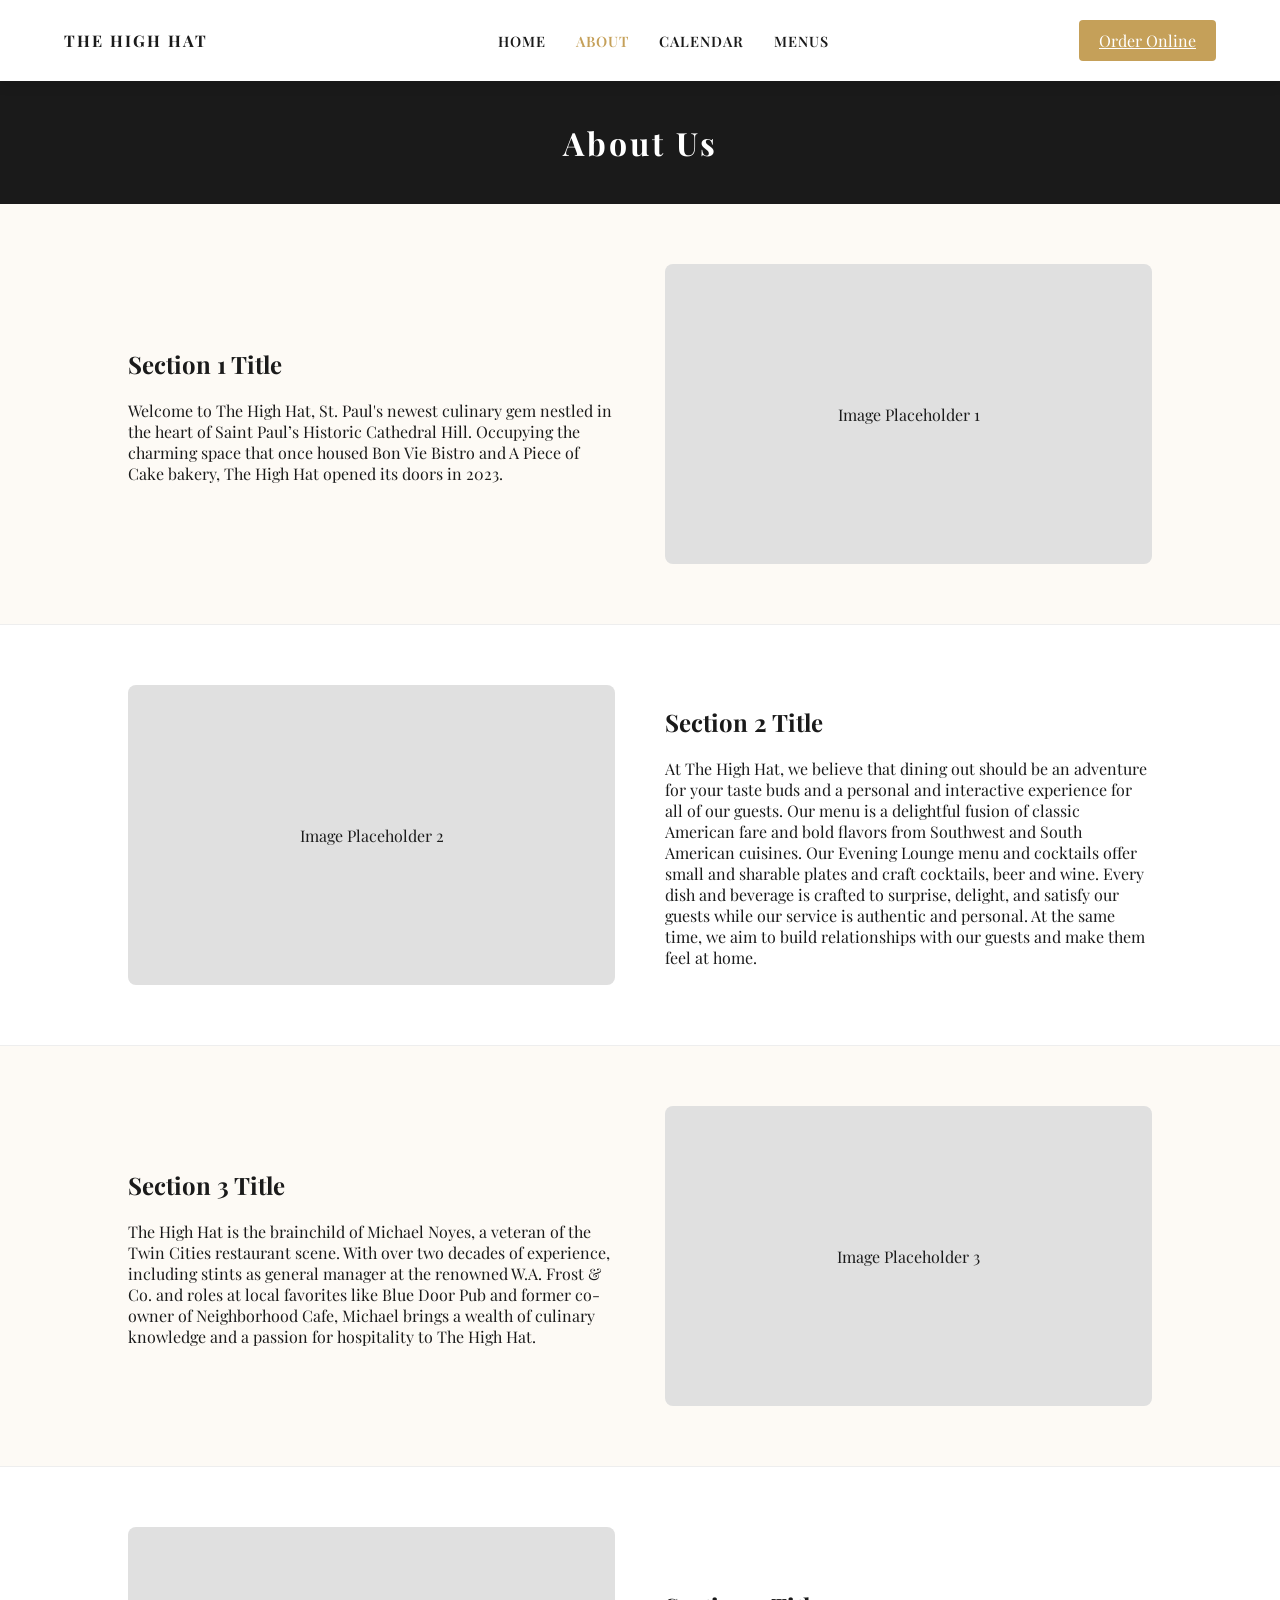
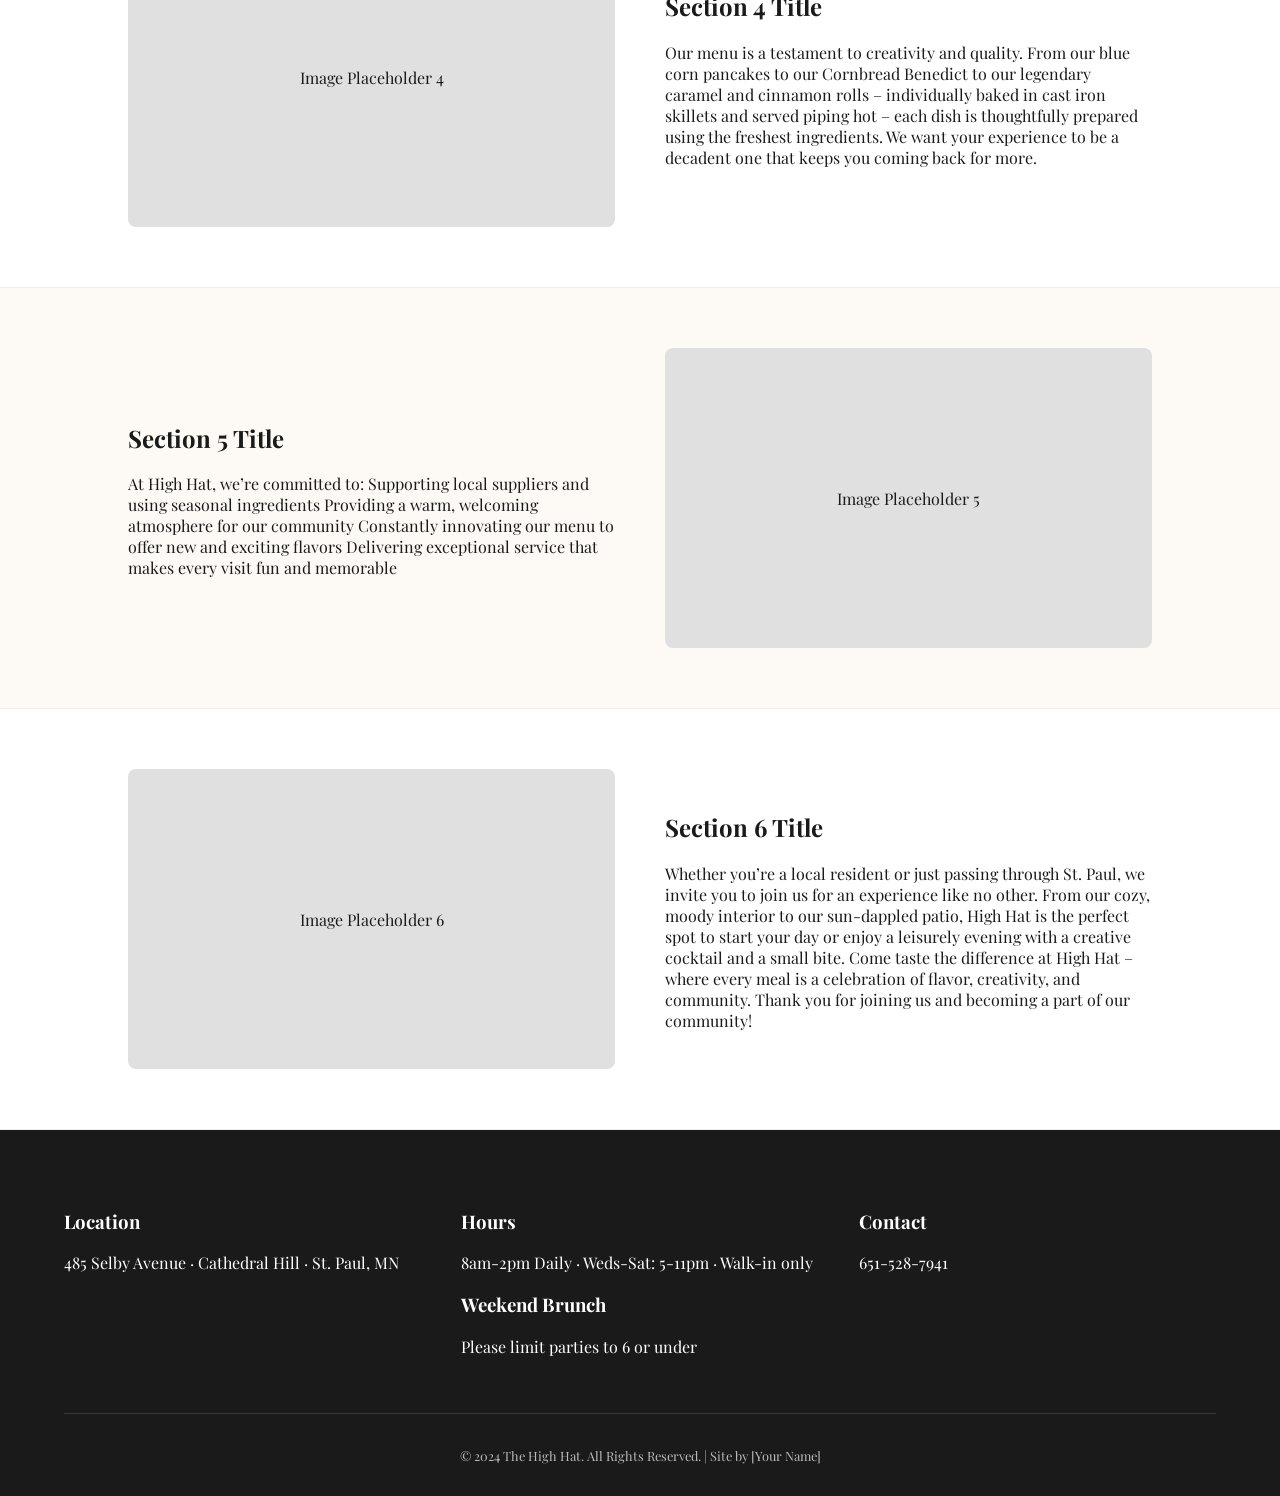
==== about.html @ 168099c6 "Small updates. NOTE: Changes may take time to go live." ====
<!DOCTYPE html>
<html lang="en">
<head>
    <meta charset="UTF-8">
    <meta name="viewport" content="width=device-width, initial-scale=1.0">
    <title>About | The High Hat St. Paul</title>
    <link href="https://fonts.googleapis.com/css2?family=Playfair+Display:wght@700&family=Raleway:wght@400;600&display=swap" rel="stylesheet">
    <link rel="stylesheet" href="style.css">
    <style>
        /* Specific styles for the About Page sections */
        .about-section {
            padding: 60px 10%;
            display: flex;
            align-items: center;
            gap: 50px;
            border-bottom: 1px solid #eee;
        }
        .about-section:nth-child(even) {
            flex-direction: row-reverse;
            background-color: #fff;
        }
        .about-text { flex: 1; }
        .about-image {
            flex: 1;
            background: #e0e0e0;
            height: 300px;
            display: flex;
            align-items: center;
            justify-content: center;
            border-radius: 8px;
        }
        @media (max-width: 768px) {
            .about-section { flex-direction: column !important; text-align: center; }
        }
    </style>
</head>
<body>

<nav>
    <div class="logo">
        <strong style="letter-spacing: 2px;">THE HIGH HAT</strong>
    </div>
    <ul class="nav-links">
        <li><a href="index.html">Home</a></li>
        <li><a href="about.html" style="color: var(--gold);">About</a></li>
        <li><a href="calendar.html">Calendar</a></li>
        <li><a href="menus.html">Menus</a></li>
    </ul>
    <div class="nav-socials">
        <a href="https://thehighhatmn.square.site/" class="order-btn">Order Online</a>
    </div>
</nav>

<div style="background: var(--charcoal); color: white; padding: 40px 0; text-align: center;">
    <h1 style="margin: 0; letter-spacing: 3px;">About Us</h1>
</div>

<main>
    <section class="about-section">
        <div class="about-text">
            <h2>Section 1 Title</h2>
            <p>Welcome to The High Hat, St. Paul's newest culinary gem nestled in the heart of Saint Paul’s Historic Cathedral Hill. Occupying the charming space that once housed Bon Vie Bistro and A Piece of Cake bakery, The High Hat opened its doors in 2023.
            </p>
        </div>
        <div class="about-image">Image Placeholder 1</div>
    </section>

    <section class="about-section">
        <div class="about-text">
            <h2>Section 2 Title</h2>
            <p>At The High Hat, we believe that dining out should be an adventure for your taste buds and a personal and interactive experience for all of our guests. Our menu is a delightful fusion of classic American fare and bold flavors from Southwest and South American cuisines. Our Evening Lounge menu and cocktails offer small and sharable plates and craft cocktails, beer and wine. Every dish and beverage is crafted to surprise, delight, and satisfy our guests while our service is authentic and personal. At the same time, we aim to build relationships with our guests and make them feel at home.
            </p>
        </div>
        <div class="about-image">Image Placeholder 2</div>
    </section>

    <section class="about-section">
        <div class="about-text">
            <h2>Section 3 Title</h2>
            <p>The High Hat is the brainchild of Michael Noyes, a veteran of the Twin Cities restaurant scene. With over two decades of experience, including stints as general manager at the renowned W.A. Frost & Co. and roles at local favorites like Blue Door Pub and former co-owner of Neighborhood Cafe, Michael brings a wealth of culinary knowledge and a passion for hospitality to The High Hat.
            </p>
        </div>
        <div class="about-image">Image Placeholder 3</div>
    </section>

    <section class="about-section">
        <div class="about-text">
            <h2>Section 4 Title</h2>
            <p>Our menu is a testament to creativity and quality. From our blue corn pancakes to our Cornbread Benedict to our legendary caramel and cinnamon rolls – individually baked in cast iron skillets and served piping hot – each dish is thoughtfully prepared using the freshest ingredients. We want your experience to be a decadent one that keeps you coming back for more.
            </p>
        </div>
        <div class="about-image">Image Placeholder 4</div>
    </section>

    <section class="about-section">
        <div class="about-text">
            <h2>Section 5 Title</h2>
            <p>At High Hat, we’re committed to:

                Supporting local suppliers and using seasonal ingredients
                Providing a warm, welcoming atmosphere for our community
                Constantly innovating our menu to offer new and exciting flavors
                Delivering exceptional service that makes every visit fun and memorable
            </p>
        </div>
        <div class="about-image">Image Placeholder 5</div>
    </section>

    <section class="about-section">
        <div class="about-text">
            <h2>Section 6 Title</h2>
            <p>Whether you’re a local resident or just passing through St. Paul, we invite you to join us for an experience like no other. From our cozy, moody interior to our sun-dappled patio, High Hat is the perfect spot to start your day or enjoy a leisurely evening with a creative cocktail and a small bite.

                Come taste the difference at High Hat – where every meal is a celebration of flavor, creativity, and community.

                Thank you for joining us and becoming a part of our community!
            </p>
        </div>
        <div class="about-image">Image Placeholder 6</div>
    </section>
</main>

<footer>
    <div class="footer-content">
        <div>
            <h3>Location</h3>
            <p>485 Selby Avenue · Cathedral Hill · St. Paul, MN</p>
        </div>
        <div>
            <h3>Hours</h3>
            <p>8am-2pm Daily  ·  Weds-Sat: 5-11pm  ·  Walk-in only</p>
            <h3>Weekend Brunch</h3>
            <p>Please limit parties to 6 or under</p>
        </div>
        <div>
            <h3>Contact</h3>
            <p>651-528-7941</p>
        </div>
    </div>
    <div class="footer-bottom">
        <p>&copy; 2024 The High Hat. All Rights Reserved. | Site by [Your Name]</p>
    </div>
</footer>

</body>
</html>
---- style.css ----
/* Global Variables */
:root {
    --gold: #c5a059;
    --charcoal: #1a1a1a;
    --cream: #fdfaf5;
    --white: #ffffff;
    --shadow: 0 4px 12px rgba(0,0,0,0.1);
}

* { box-sizing: border-box; }

body {
    margin: 0;
    font-family: 'Playfair Display', serif; /* We'll add this font next */
    background-color: var(--cream);
    color: var(--charcoal);
}

/* Navigation */
nav {
    display: flex;
    justify-content: space-between;
    align-items: center;
    padding: 20px 5%;
    background: var(--white);
    position: sticky;
    top: 0;
    z-index: 1000;
    box-shadow: var(--shadow);
}

.nav-links {
    list-style: none;
    display: flex;
    gap: 30px;
    margin: 0;
}

.nav-links a {
    text-decoration: none;
    color: var(--charcoal);
    font-weight: 600;
    text-transform: uppercase;
    font-size: 0.9rem;
    letter-spacing: 1px;
    transition: 0.3s;
}

.nav-links a:hover { color: var(--gold); }

.nav-socials {
    display: flex;
    gap: 15px;
    align-items: center;
}

.order-btn {
    background: var(--gold);
    color: white !important;
    padding: 10px 20px;
    border-radius: 4px;
}

/* Footer */
footer {
    background: var(--charcoal);
    color: var(--white);
    padding: 60px 5% 20px;
    text-align: center;
}

.footer-content {
    display: grid;
    grid-template-columns: repeat(auto-fit, minmax(250px, 1fr));
    gap: 40px;
    margin-bottom: 40px;
    text-align: left;
}

.footer-bottom {
    border-top: 1px solid #444;
    padding-top: 20px;
    font-size: 0.8rem;
    opacity: 0.7;
}

/* Mobile Responsiveness */
@media (max-width: 768px) {
    .nav-links { display: none; } /* We will add a mobile 'hamburger' menu later */
    .hero-text h1 { font-size: 2.5rem; }
}
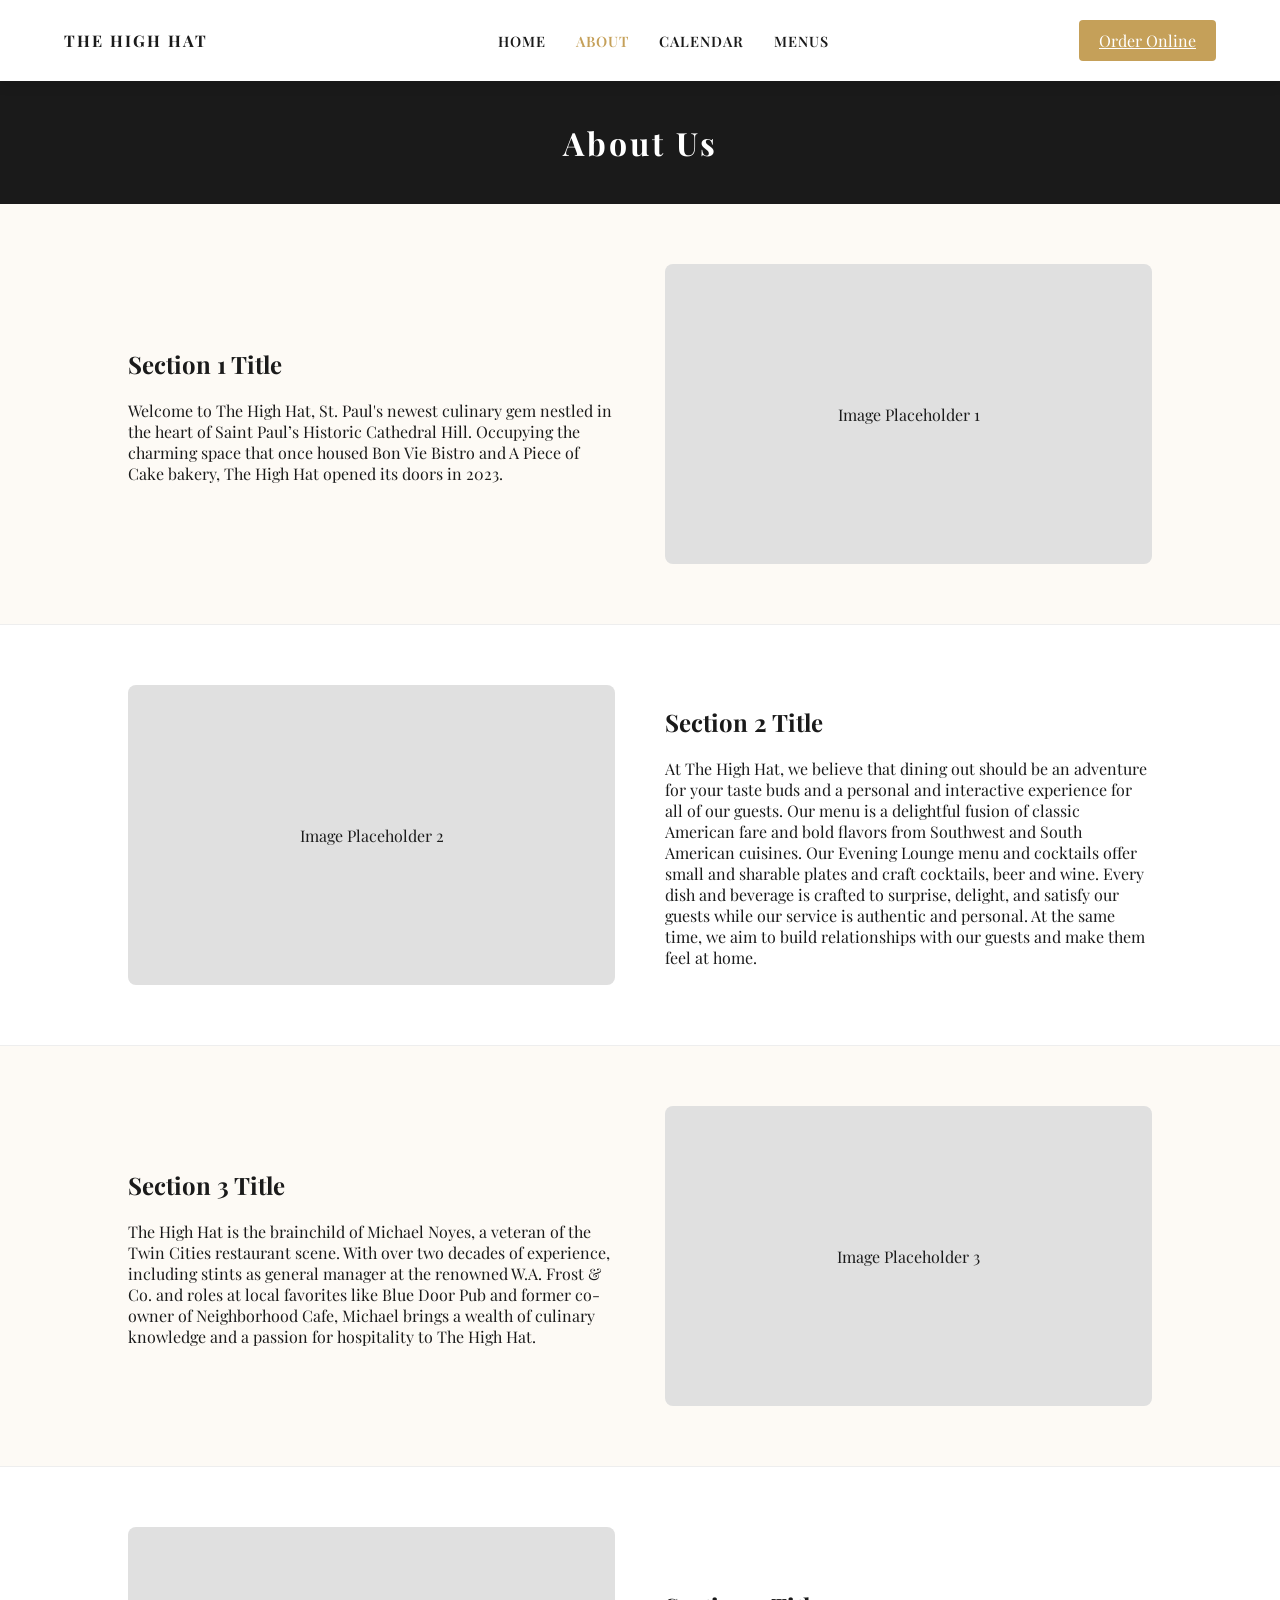
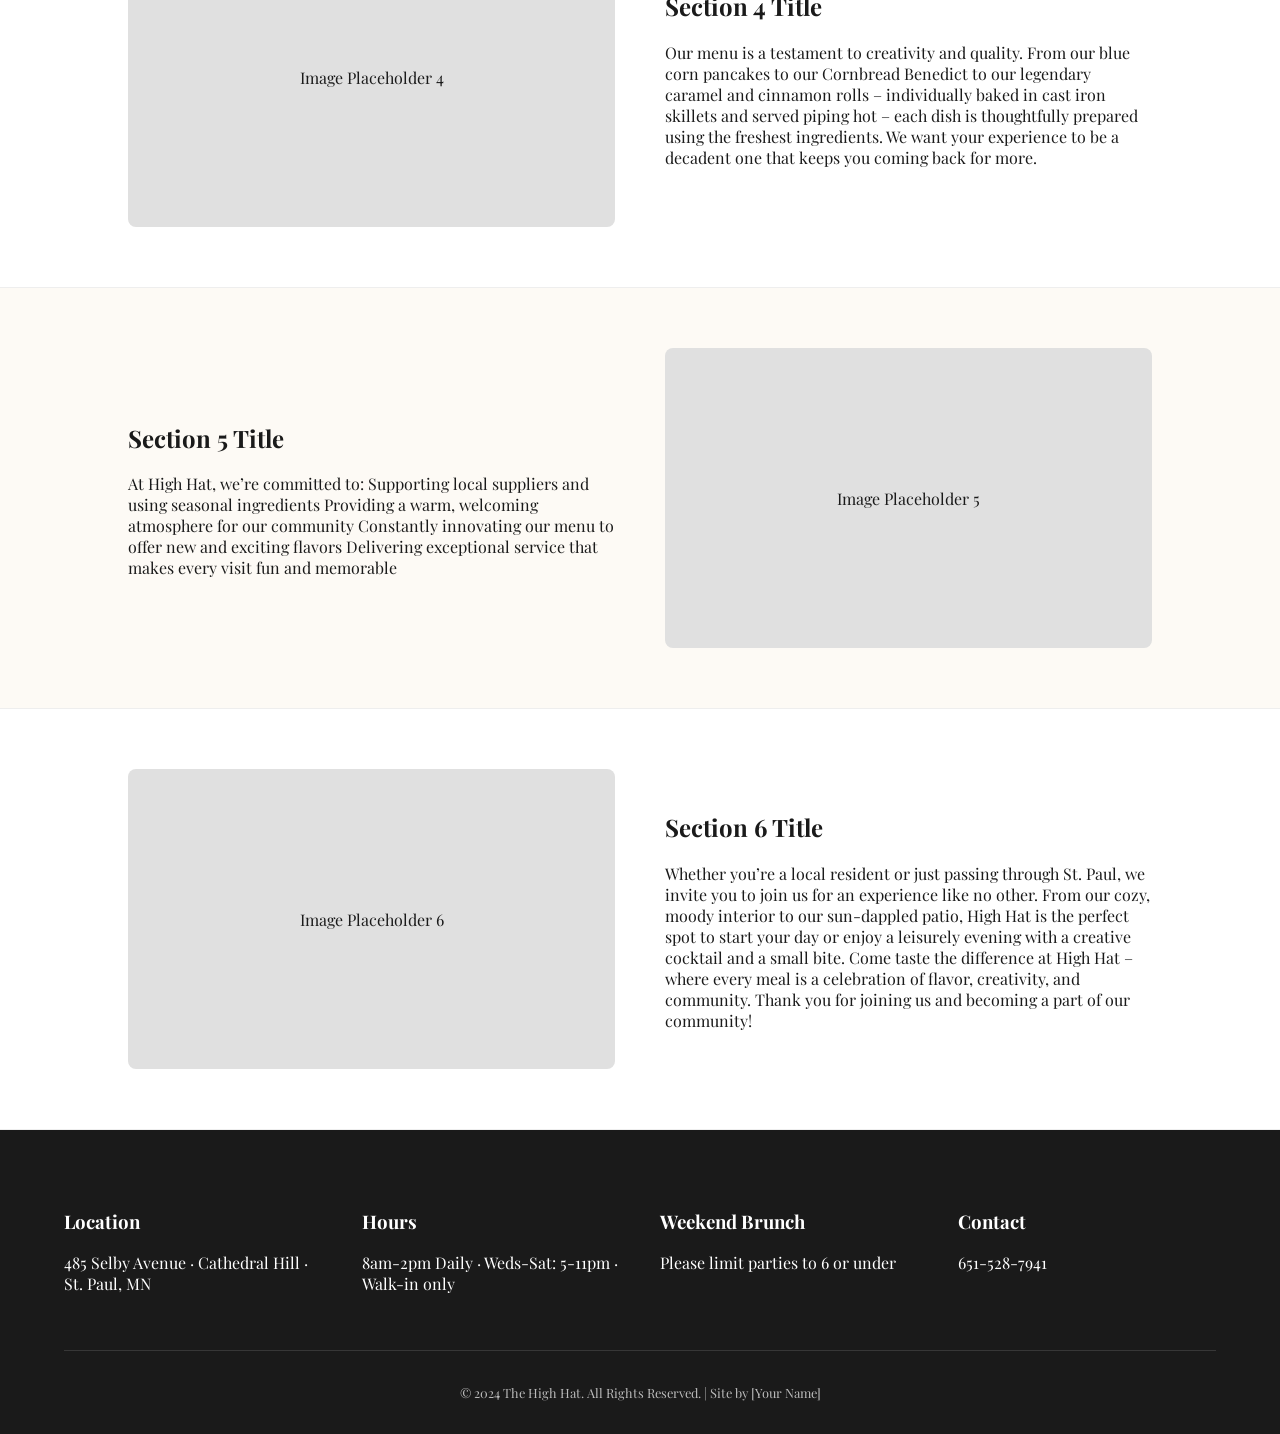
==== commit e2e7e567: "Minor changes to About and Home pages" ====
--- a/about.html
+++ b/about.html
@@ -129,9 +129,8 @@
         <div>
             <h3>Hours</h3>
             <p>8am-2pm Daily  ·  Weds-Sat: 5-11pm  ·  Walk-in only</p>
-            <h3>Weekend Brunch</h3>
-            <p>Please limit parties to 6 or under</p>
         </div>
+        <div><h3>Weekend Brunch</h3><p>Please limit parties to 6 or under</p></div>
         <div>
             <h3>Contact</h3>
             <p>651-528-7941</p>
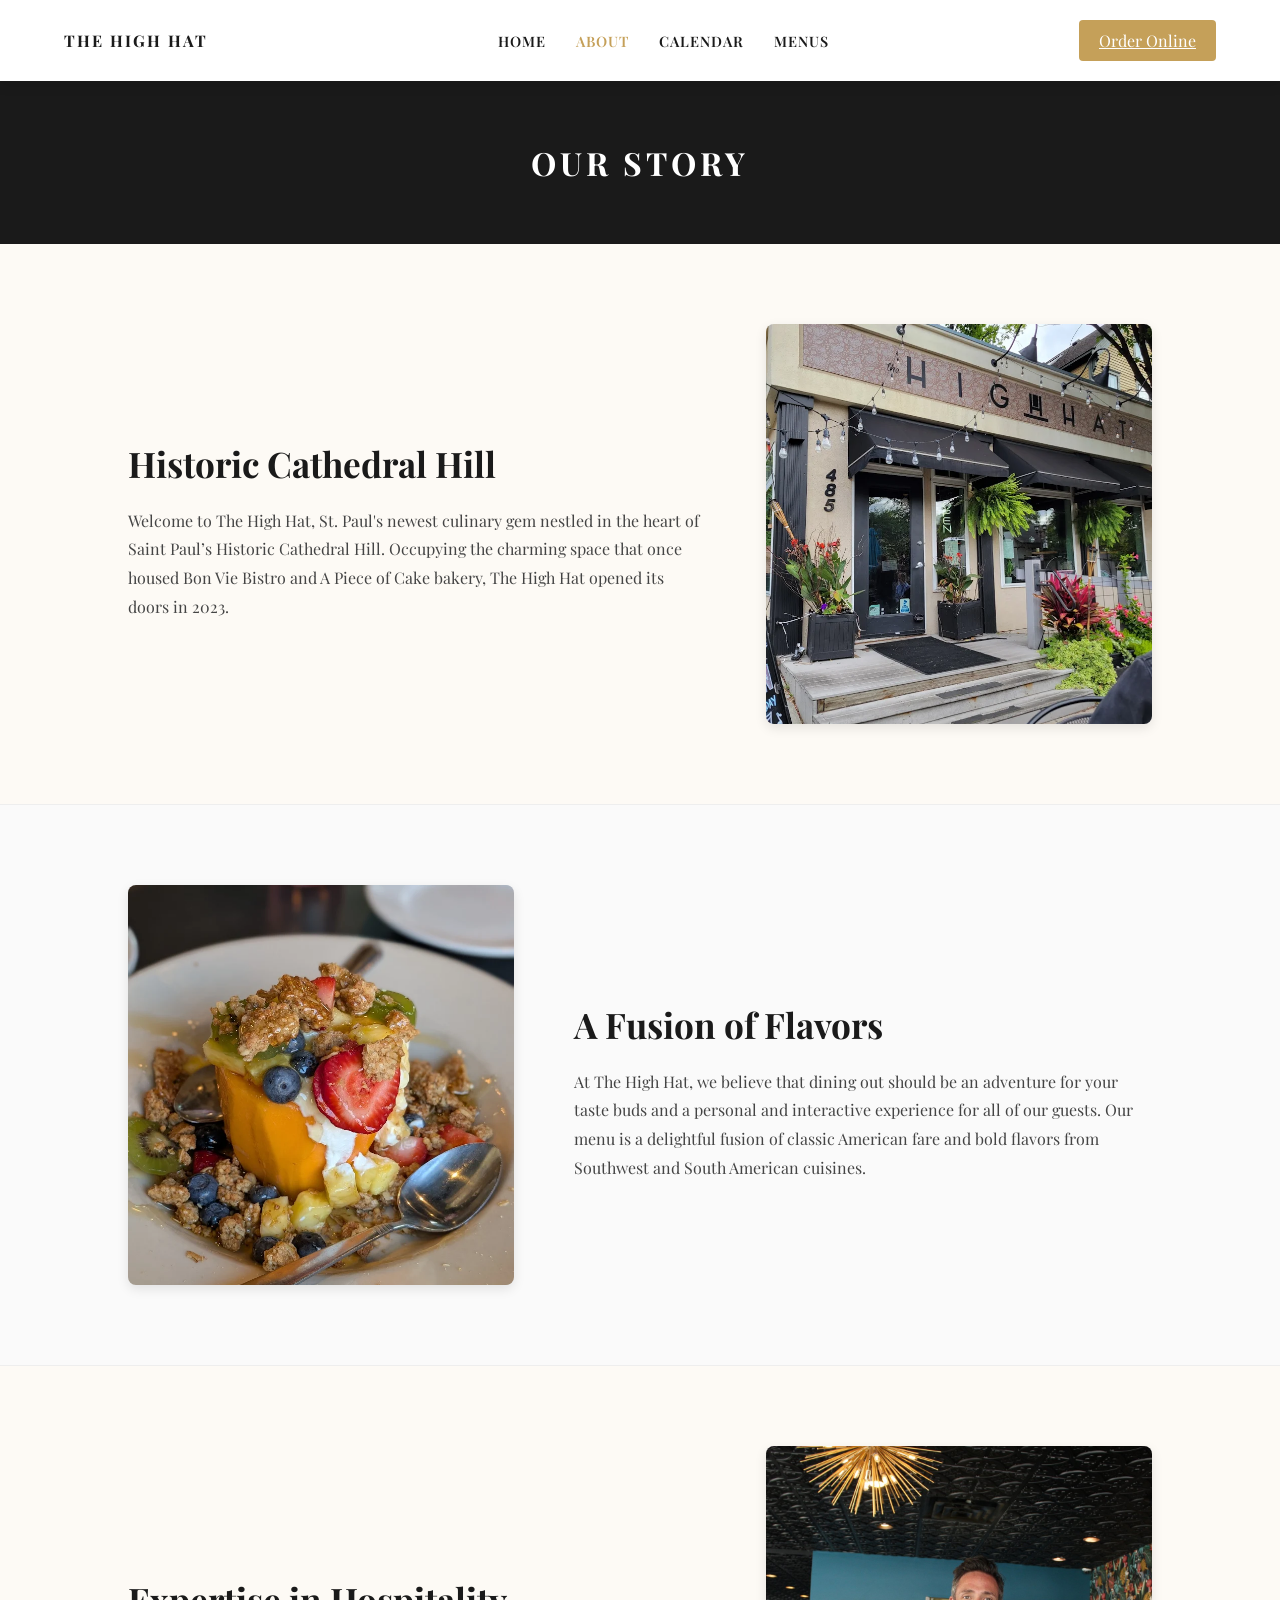
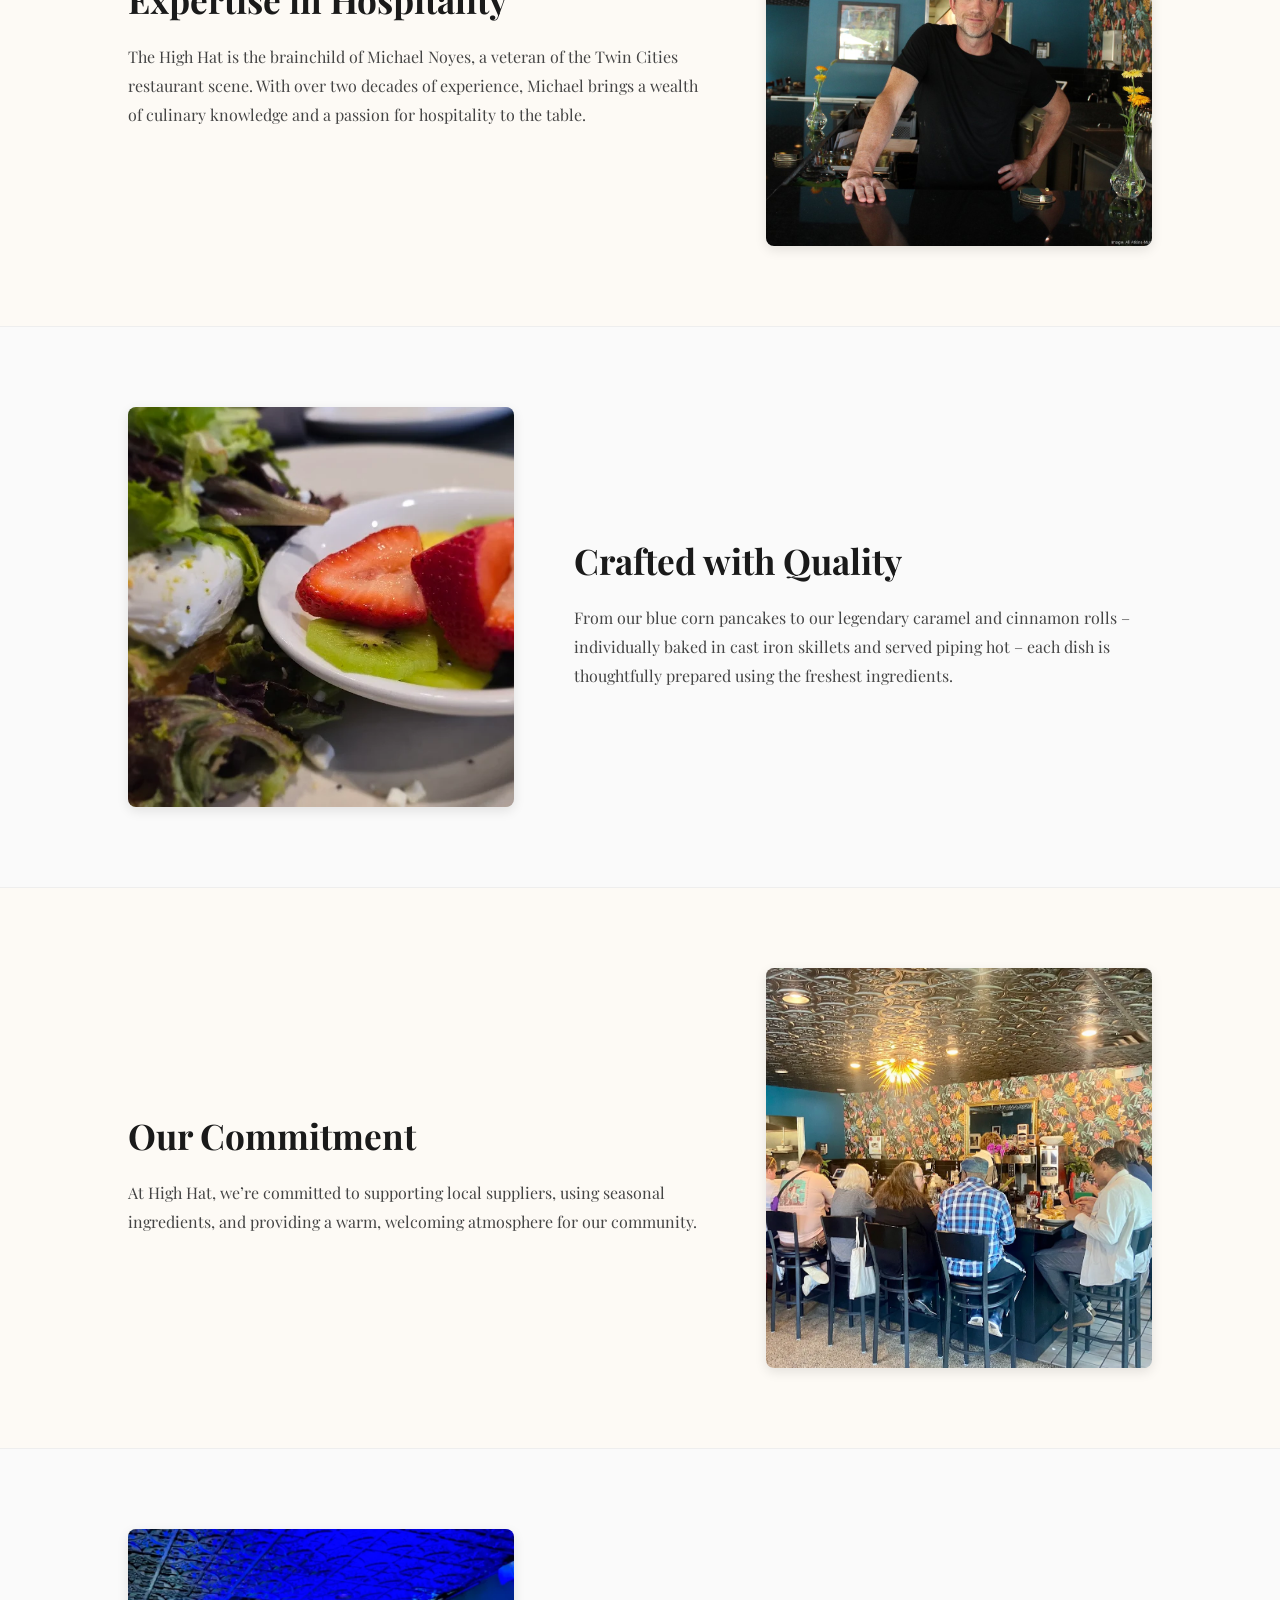
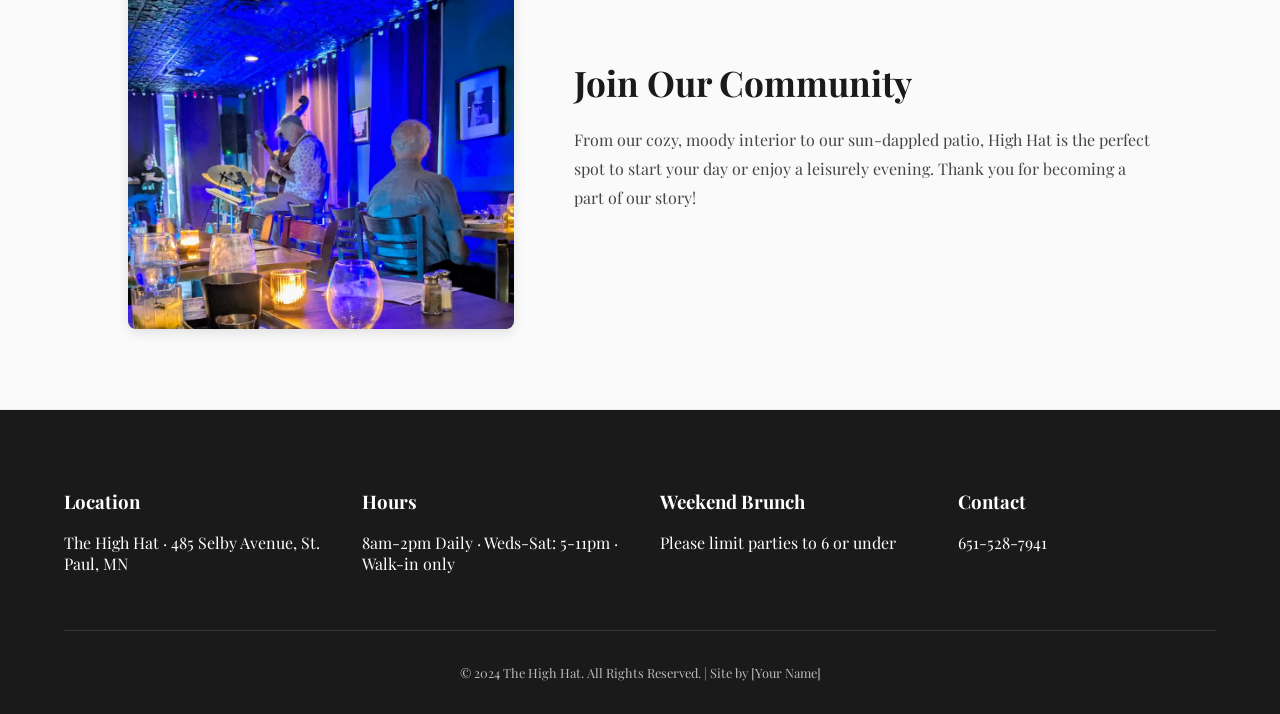
==== commit 6efb8e2f: "Updated the About page with images and brought those images into the assets > images subfolder in th" ====
--- a/about.html
+++ b/about.html
@@ -7,39 +7,51 @@
     <link href="https://fonts.googleapis.com/css2?family=Playfair+Display:wght@700&family=Raleway:wght@400;600&display=swap" rel="stylesheet">
     <link rel="stylesheet" href="style.css">
     <style>
-        /* Specific styles for the About Page sections */
         .about-section {
-            padding: 60px 10%;
+            padding: 80px 10%;
             display: flex;
             align-items: center;
-            gap: 50px;
+            gap: 60px;
             border-bottom: 1px solid #eee;
         }
         .about-section:nth-child(even) {
             flex-direction: row-reverse;
-            background-color: #fff;
+            background-color: #fafafa;
         }
-        .about-text { flex: 1; }
-        .about-image {
-            flex: 1;
-            background: #e0e0e0;
-            height: 300px;
-            display: flex;
-            align-items: center;
-            justify-content: center;
+        .about-text { flex: 1.2; }
+        .about-text h2 {
+            font-family: 'Playfair Display', serif;
+            font-size: 2.2rem;
+            margin-bottom: 20px;
+            color: var(--charcoal);
+        }
+        .about-text p { line-height: 1.8; color: #444; }
+
+        .about-image-container {
+            flex: 0.8;
+            height: 400px;
             border-radius: 8px;
+            overflow: hidden;
+            box-shadow: var(--shadow);
+            background: #eee;
         }
-        @media (max-width: 768px) {
-            .about-section { flex-direction: column !important; text-align: center; }
+        .about-image-container img {
+            width: 100%;
+            height: 100%;
+            object-fit: cover;
+            display: block;
+        }
+
+        @media (max-width: 992px) {
+            .about-section { flex-direction: column !important; text-align: center; padding: 60px 5%; }
+            .about-image-container { width: 100%; height: 300px; }
         }
     </style>
 </head>
 <body>
 
 <nav>
-    <div class="logo">
-        <strong style="letter-spacing: 2px;">THE HIGH HAT</strong>
-    </div>
+    <div class="logo"><strong style="letter-spacing: 2px;">THE HIGH HAT</strong></div>
     <ul class="nav-links">
         <li><a href="index.html">Home</a></li>
         <li><a href="about.html" style="color: var(--gold);">About</a></li>
@@ -51,90 +63,78 @@
     </div>
 </nav>
 
-<div style="background: var(--charcoal); color: white; padding: 40px 0; text-align: center;">
-    <h1 style="margin: 0; letter-spacing: 3px;">About Us</h1>
+<div style="background: var(--charcoal); color: white; padding: 60px 0; text-align: center;">
+    <h1 style="margin: 0; letter-spacing: 4px; text-transform: uppercase;">Our Story</h1>
 </div>
 
 <main>
     <section class="about-section">
         <div class="about-text">
-            <h2>Section 1 Title</h2>
-            <p>Welcome to The High Hat, St. Paul's newest culinary gem nestled in the heart of Saint Paul’s Historic Cathedral Hill. Occupying the charming space that once housed Bon Vie Bistro and A Piece of Cake bakery, The High Hat opened its doors in 2023.
-            </p>
+            <h2>Historic Cathedral Hill</h2>
+            <p>Welcome to The High Hat, St. Paul's newest culinary gem nestled in the heart of Saint Paul’s Historic Cathedral Hill. Occupying the charming space that once housed Bon Vie Bistro and A Piece of Cake bakery, The High Hat opened its doors in 2023.</p>
         </div>
-        <div class="about-image">Image Placeholder 1</div>
+        <div class="about-image-container">
+            <img src="assets/images/Section1Image.jpg" alt="The High Hat Exterior">
+        </div>
     </section>
 
     <section class="about-section">
         <div class="about-text">
-            <h2>Section 2 Title</h2>
-            <p>At The High Hat, we believe that dining out should be an adventure for your taste buds and a personal and interactive experience for all of our guests. Our menu is a delightful fusion of classic American fare and bold flavors from Southwest and South American cuisines. Our Evening Lounge menu and cocktails offer small and sharable plates and craft cocktails, beer and wine. Every dish and beverage is crafted to surprise, delight, and satisfy our guests while our service is authentic and personal. At the same time, we aim to build relationships with our guests and make them feel at home.
-            </p>
+            <h2>A Fusion of Flavors</h2>
+            <p>At The High Hat, we believe that dining out should be an adventure for your taste buds and a personal and interactive experience for all of our guests. Our menu is a delightful fusion of classic American fare and bold flavors from Southwest and South American cuisines.</p>
         </div>
-        <div class="about-image">Image Placeholder 2</div>
+        <div class="about-image-container">
+            <img src="assets/images/Section2Image.jpg" alt="Fusion Cuisine">
+        </div>
     </section>
 
     <section class="about-section">
         <div class="about-text">
-            <h2>Section 3 Title</h2>
-            <p>The High Hat is the brainchild of Michael Noyes, a veteran of the Twin Cities restaurant scene. With over two decades of experience, including stints as general manager at the renowned W.A. Frost & Co. and roles at local favorites like Blue Door Pub and former co-owner of Neighborhood Cafe, Michael brings a wealth of culinary knowledge and a passion for hospitality to The High Hat.
-            </p>
+            <h2>Expertise in Hospitality</h2>
+            <p>The High Hat is the brainchild of Michael Noyes, a veteran of the Twin Cities restaurant scene. With over two decades of experience, Michael brings a wealth of culinary knowledge and a passion for hospitality to the table.</p>
         </div>
-        <div class="about-image">Image Placeholder 3</div>
+        <div class="about-image-container">
+            <img src="assets/images/Section3Image.jpg" alt="Hospitality">
+        </div>
     </section>
 
     <section class="about-section">
         <div class="about-text">
-            <h2>Section 4 Title</h2>
-            <p>Our menu is a testament to creativity and quality. From our blue corn pancakes to our Cornbread Benedict to our legendary caramel and cinnamon rolls – individually baked in cast iron skillets and served piping hot – each dish is thoughtfully prepared using the freshest ingredients. We want your experience to be a decadent one that keeps you coming back for more.
-            </p>
+            <h2>Crafted with Quality</h2>
+            <p>From our blue corn pancakes to our legendary caramel and cinnamon rolls – individually baked in cast iron skillets and served piping hot – each dish is thoughtfully prepared using the freshest ingredients.</p>
         </div>
-        <div class="about-image">Image Placeholder 4</div>
+        <div class="about-image-container">
+            <img src="assets/images/Section4Image.jpg" alt="Cast Iron Rolls">
+        </div>
     </section>
 
     <section class="about-section">
         <div class="about-text">
-            <h2>Section 5 Title</h2>
-            <p>At High Hat, we’re committed to:
-
-                Supporting local suppliers and using seasonal ingredients
-                Providing a warm, welcoming atmosphere for our community
-                Constantly innovating our menu to offer new and exciting flavors
-                Delivering exceptional service that makes every visit fun and memorable
-            </p>
+            <h2>Our Commitment</h2>
+            <p>At High Hat, we’re committed to supporting local suppliers, using seasonal ingredients, and providing a warm, welcoming atmosphere for our community.</p>
         </div>
-        <div class="about-image">Image Placeholder 5</div>
+        <div class="about-image-container">
+            <img src="assets/images/Section5Image.jpg" alt="Community">
+        </div>
     </section>
 
     <section class="about-section">
         <div class="about-text">
-            <h2>Section 6 Title</h2>
-            <p>Whether you’re a local resident or just passing through St. Paul, we invite you to join us for an experience like no other. From our cozy, moody interior to our sun-dappled patio, High Hat is the perfect spot to start your day or enjoy a leisurely evening with a creative cocktail and a small bite.
-
-                Come taste the difference at High Hat – where every meal is a celebration of flavor, creativity, and community.
-
-                Thank you for joining us and becoming a part of our community!
-            </p>
+            <h2>Join Our Community</h2>
+            <p>From our cozy, moody interior to our sun-dappled patio, High Hat is the perfect spot to start your day or enjoy a leisurely evening. Thank you for becoming a part of our story!</p>
         </div>
-        <div class="about-image">Image Placeholder 6</div>
+        <div class="about-image-container">
+            <img src="assets/images/Section6Image.jpg" alt="The High Hat Interior">
+        </div>
     </section>
 </main>
 
 <footer>
     <div class="footer-content">
-        <div>
-            <h3>Location</h3>
-            <p>485 Selby Avenue · Cathedral Hill · St. Paul, MN</p>
-        </div>
-        <div>
-            <h3>Hours</h3>
-            <p>8am-2pm Daily  ·  Weds-Sat: 5-11pm  ·  Walk-in only</p>
-        </div>
+        <div><h3>Location</h3><p>The High Hat · 485 Selby Avenue, St. Paul, MN</p></div>
+        <div><h3>Hours</h3><p>8am-2pm Daily  ·  Weds-Sat: 5-11pm  ·  Walk-in only</p></div>
         <div><h3>Weekend Brunch</h3><p>Please limit parties to 6 or under</p></div>
-        <div>
-            <h3>Contact</h3>
-            <p>651-528-7941</p>
-        </div>
+        <div><h3>Contact</h3><p>651-528-7941</p></div>
     </div>
     <div class="footer-bottom">
         <p>&copy; 2024 The High Hat. All Rights Reserved. | Site by [Your Name]</p>
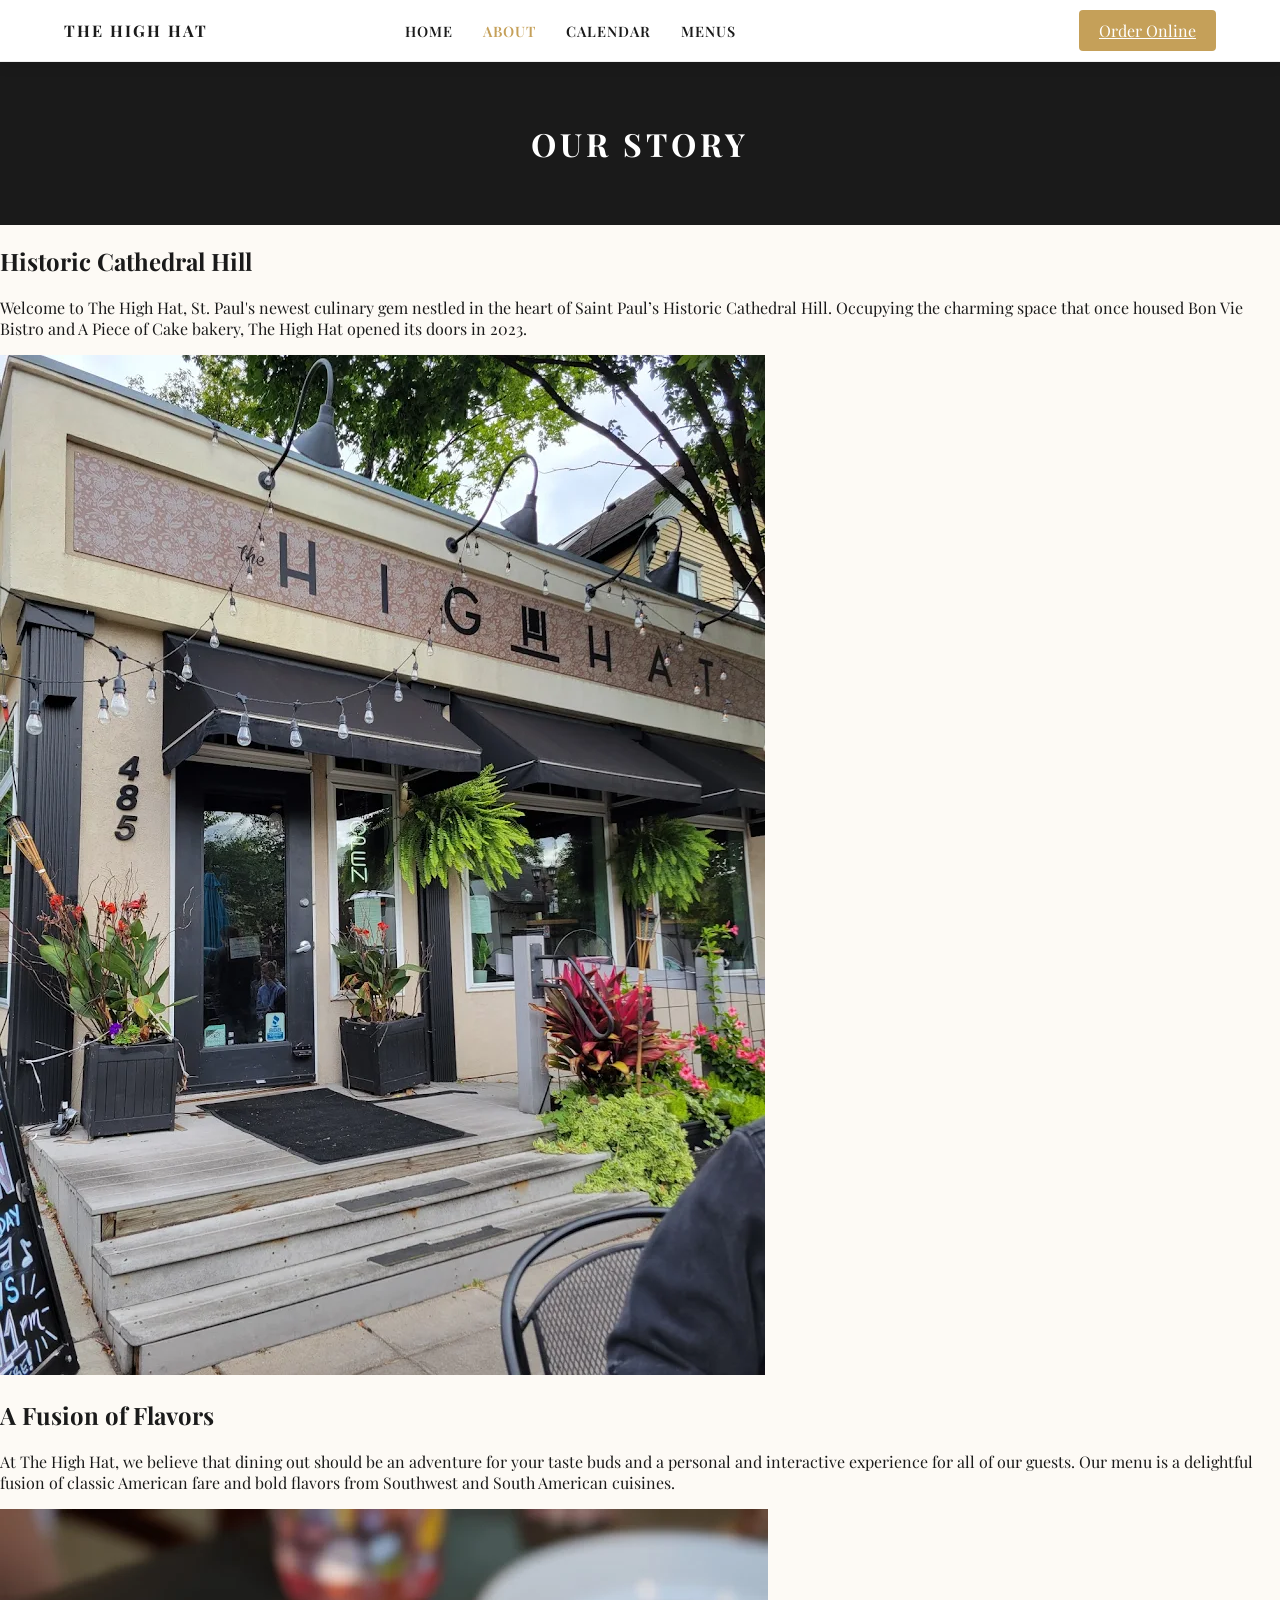
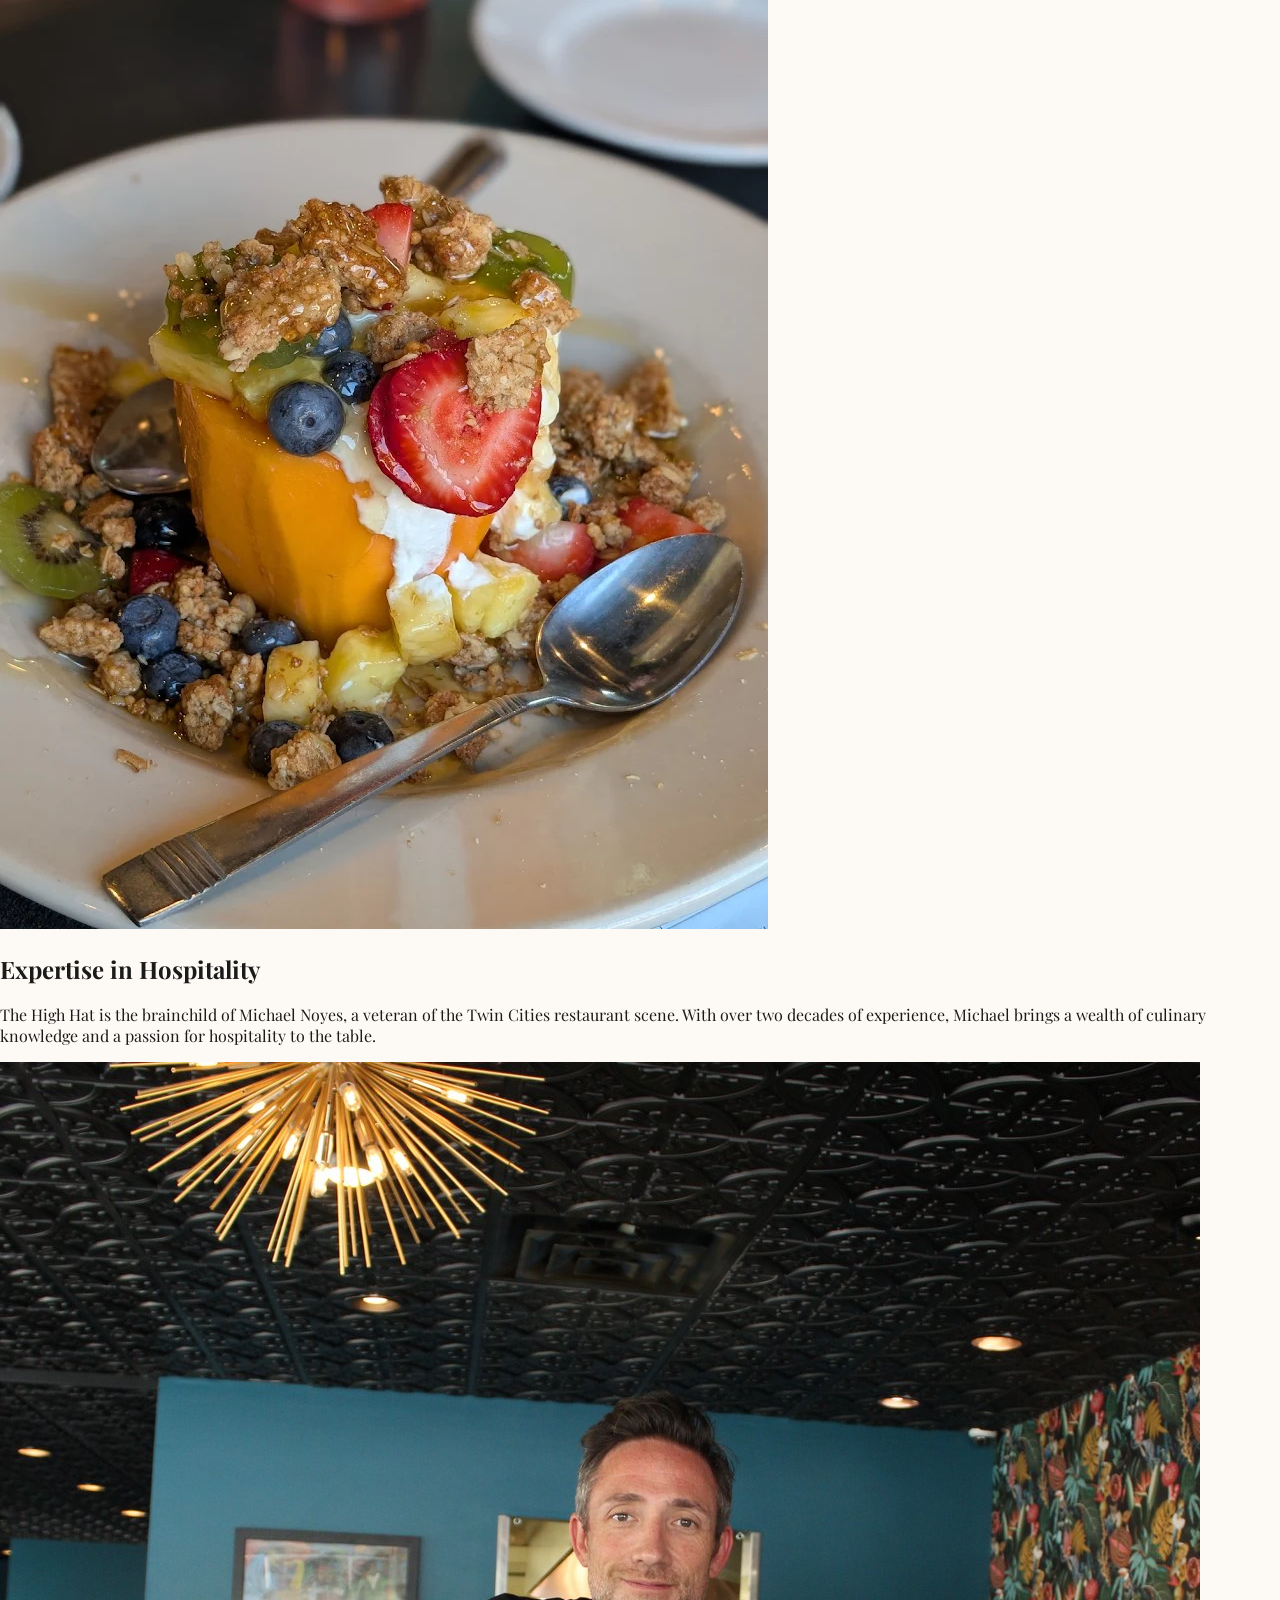
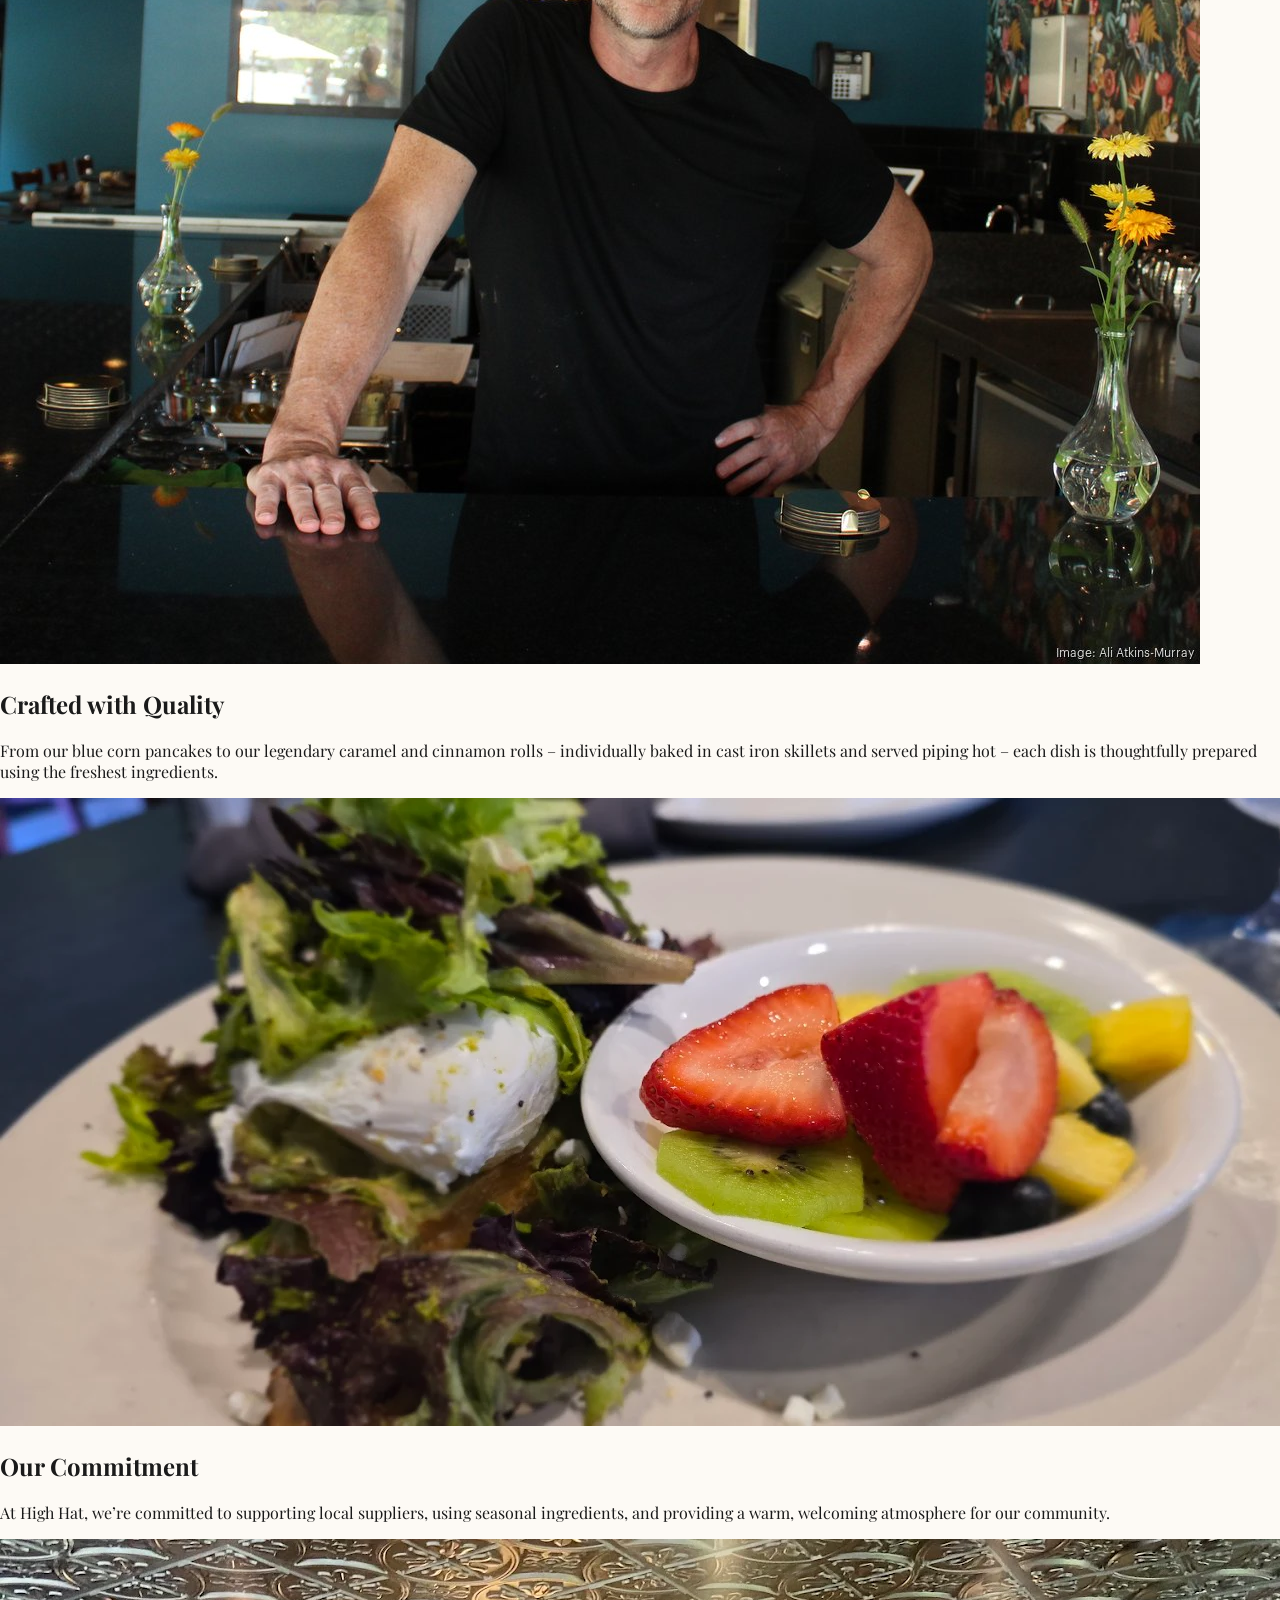
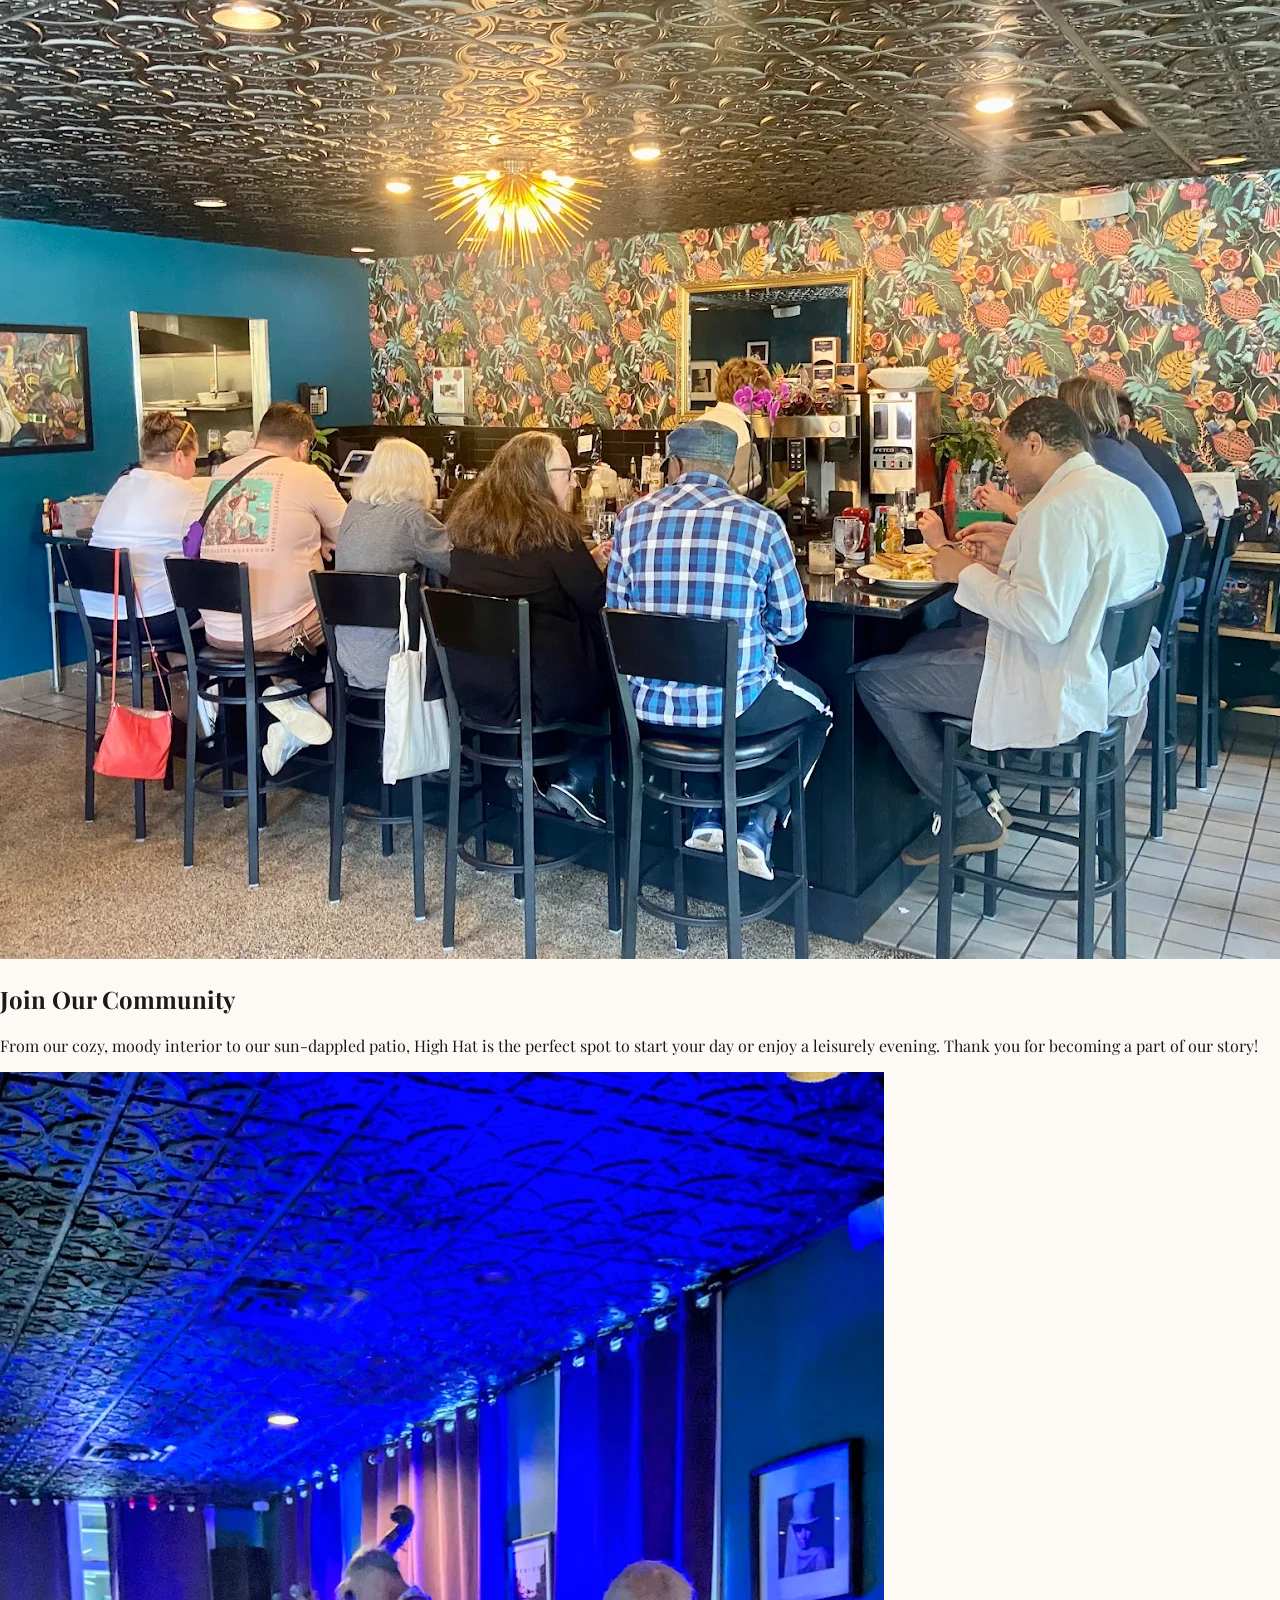
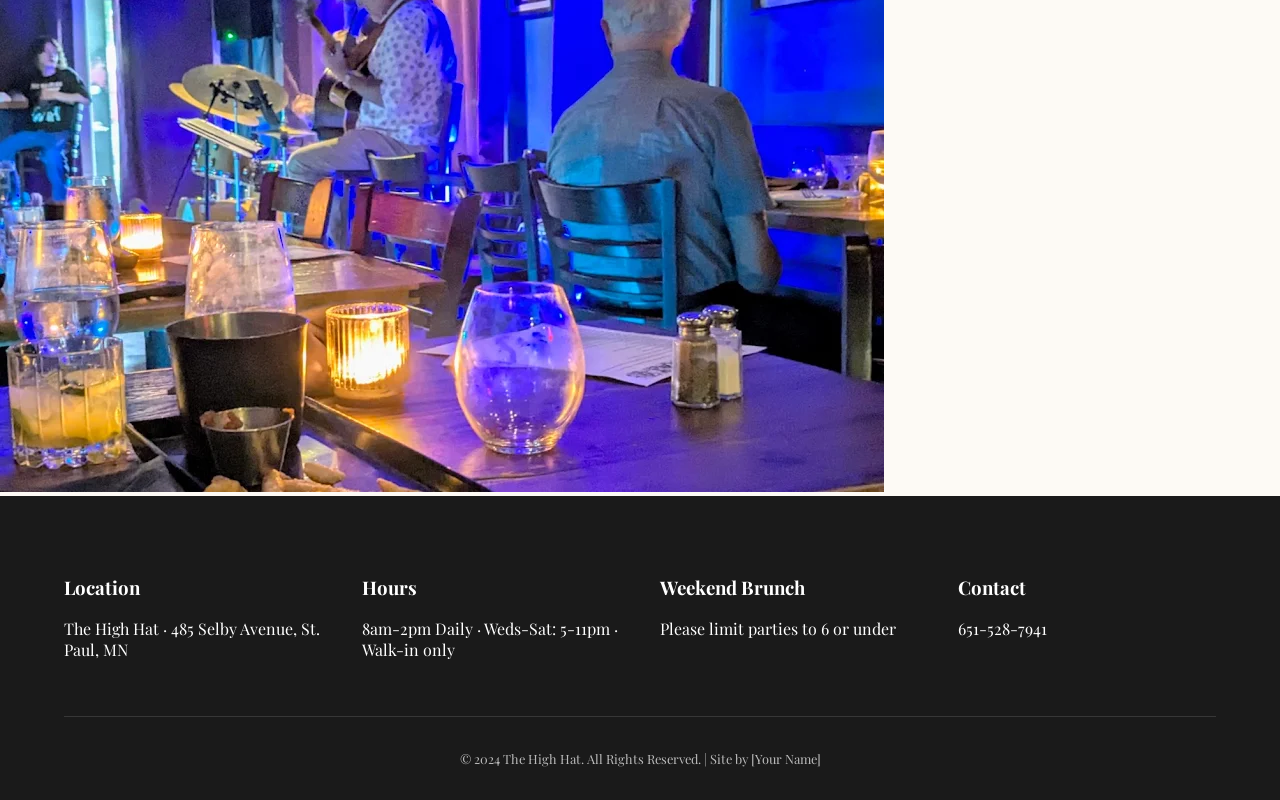
==== commit 7f298650: "Attempted header update for the About section." ====
--- a/about.html
+++ b/about.html
@@ -3,48 +3,79 @@
 <head>
     <meta charset="UTF-8">
     <meta name="viewport" content="width=device-width, initial-scale=1.0">
-    <title>About | The High Hat St. Paul</title>
+    <title>The High Hat | St. Paul, MN</title>
     <link href="https://fonts.googleapis.com/css2?family=Playfair+Display:wght@700&family=Raleway:wght@400;600&display=swap" rel="stylesheet">
     <link rel="stylesheet" href="style.css">
     <style>
-        .about-section {
-            padding: 80px 10%;
+        /* Header / Nav Adjustments */
+        nav {
             display: flex;
+            justify-content: space-between;
             align-items: center;
-            gap: 60px;
+            padding: 10px 5%;
+            background-color: white;
             border-bottom: 1px solid #eee;
         }
-        .about-section:nth-child(even) {
-            flex-direction: row-reverse;
-            background-color: #fafafa;
+
+        .logo-container {
+            flex: 1;
         }
-        .about-text { flex: 1.2; }
-        .about-text h2 {
-            font-family: 'Playfair Display', serif;
-            font-size: 2.2rem;
-            margin-bottom: 20px;
-            color: var(--charcoal);
-        }
-        .about-text p { line-height: 1.8; color: #444; }
 
-        .about-image-container {
-            flex: 0.8;
-            height: 400px;
-            border-radius: 8px;
-            overflow: hidden;
-            box-shadow: var(--shadow);
-            background: #eee;
-        }
-        .about-image-container img {
-            width: 100%;
-            height: 100%;
-            object-fit: cover;
+        .logo-img {
+            height: 60px; /* Adjust this to make the logo larger or smaller in the bar */
+            width: auto;
             display: block;
         }
 
-        @media (max-width: 992px) {
-            .about-section { flex-direction: column !important; text-align: center; padding: 60px 5%; }
-            .about-image-container { width: 100%; height: 300px; }
+        .nav-links {
+            flex: 2;
+            display: flex;
+            justify-content: center;
+            gap: 30px;
+            list-style: none;
+        }
+
+        .nav-socials {
+            flex: 1;
+            display: flex;
+            justify-content: flex-end;
+        }
+
+        /* Hero Section - Now clean and focused on the buttons */
+        .hero-section {
+            height: 60vh;
+            background: #1a1a1a; /* Dark sophisticated background */
+            display: flex;
+            flex-direction: column;
+            justify-content: center;
+            align-items: center;
+            color: white;
+            text-align: center;
+        }
+
+        .hero-buttons {
+            display: flex;
+            gap: 20px;
+            margin-top: 30px;
+        }
+
+        .btn-main {
+            padding: 15px 30px;
+            text-decoration: none;
+            font-weight: 600;
+            text-transform: uppercase;
+            letter-spacing: 1px;
+            border-radius: 4px;
+            transition: 0.3s;
+        }
+
+        .btn-gold { background: var(--gold); color: white; }
+        .btn-outline { border: 2px solid white; color: white; }
+        .btn-main:hover { transform: translateY(-3px); opacity: 0.9; }
+
+        @media (max-width: 768px) {
+            nav { flex-direction: column; gap: 15px; }
+            .logo-img { height: 50px; }
         }
     </style>
 </head>
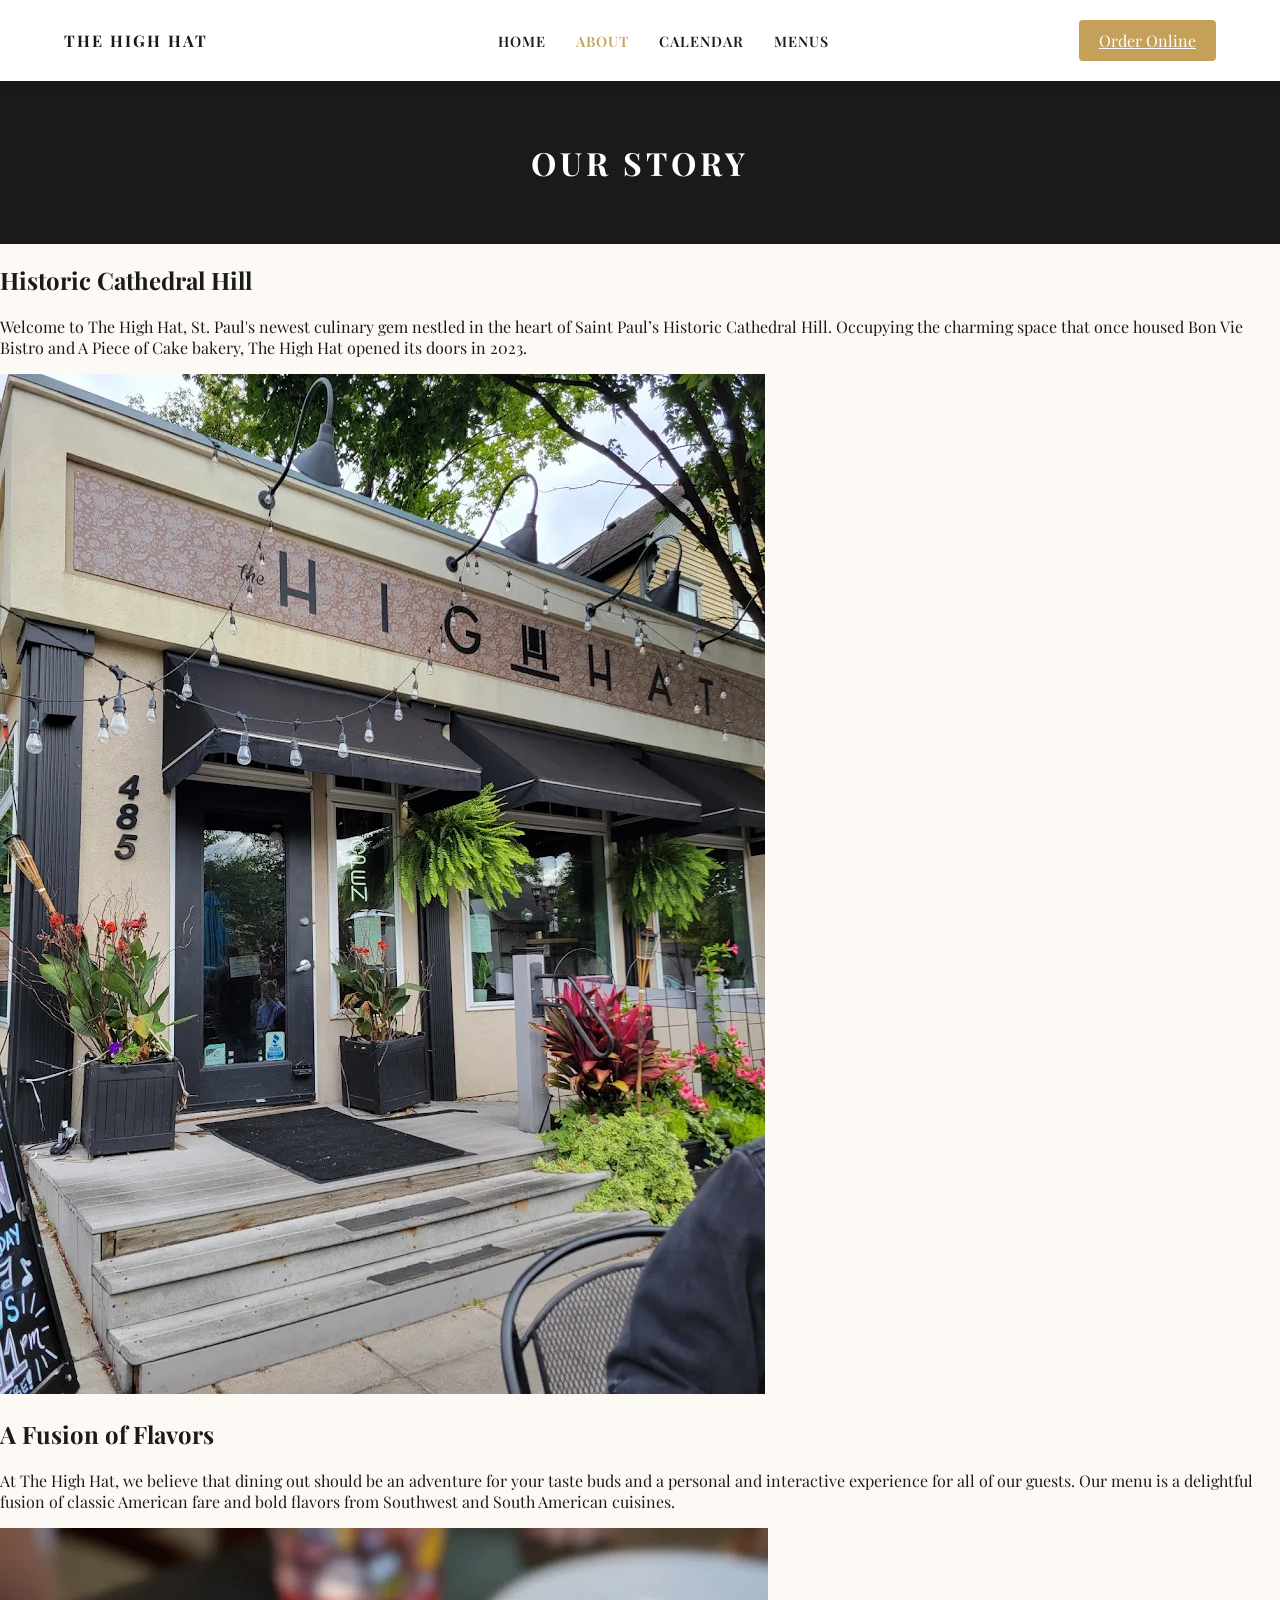
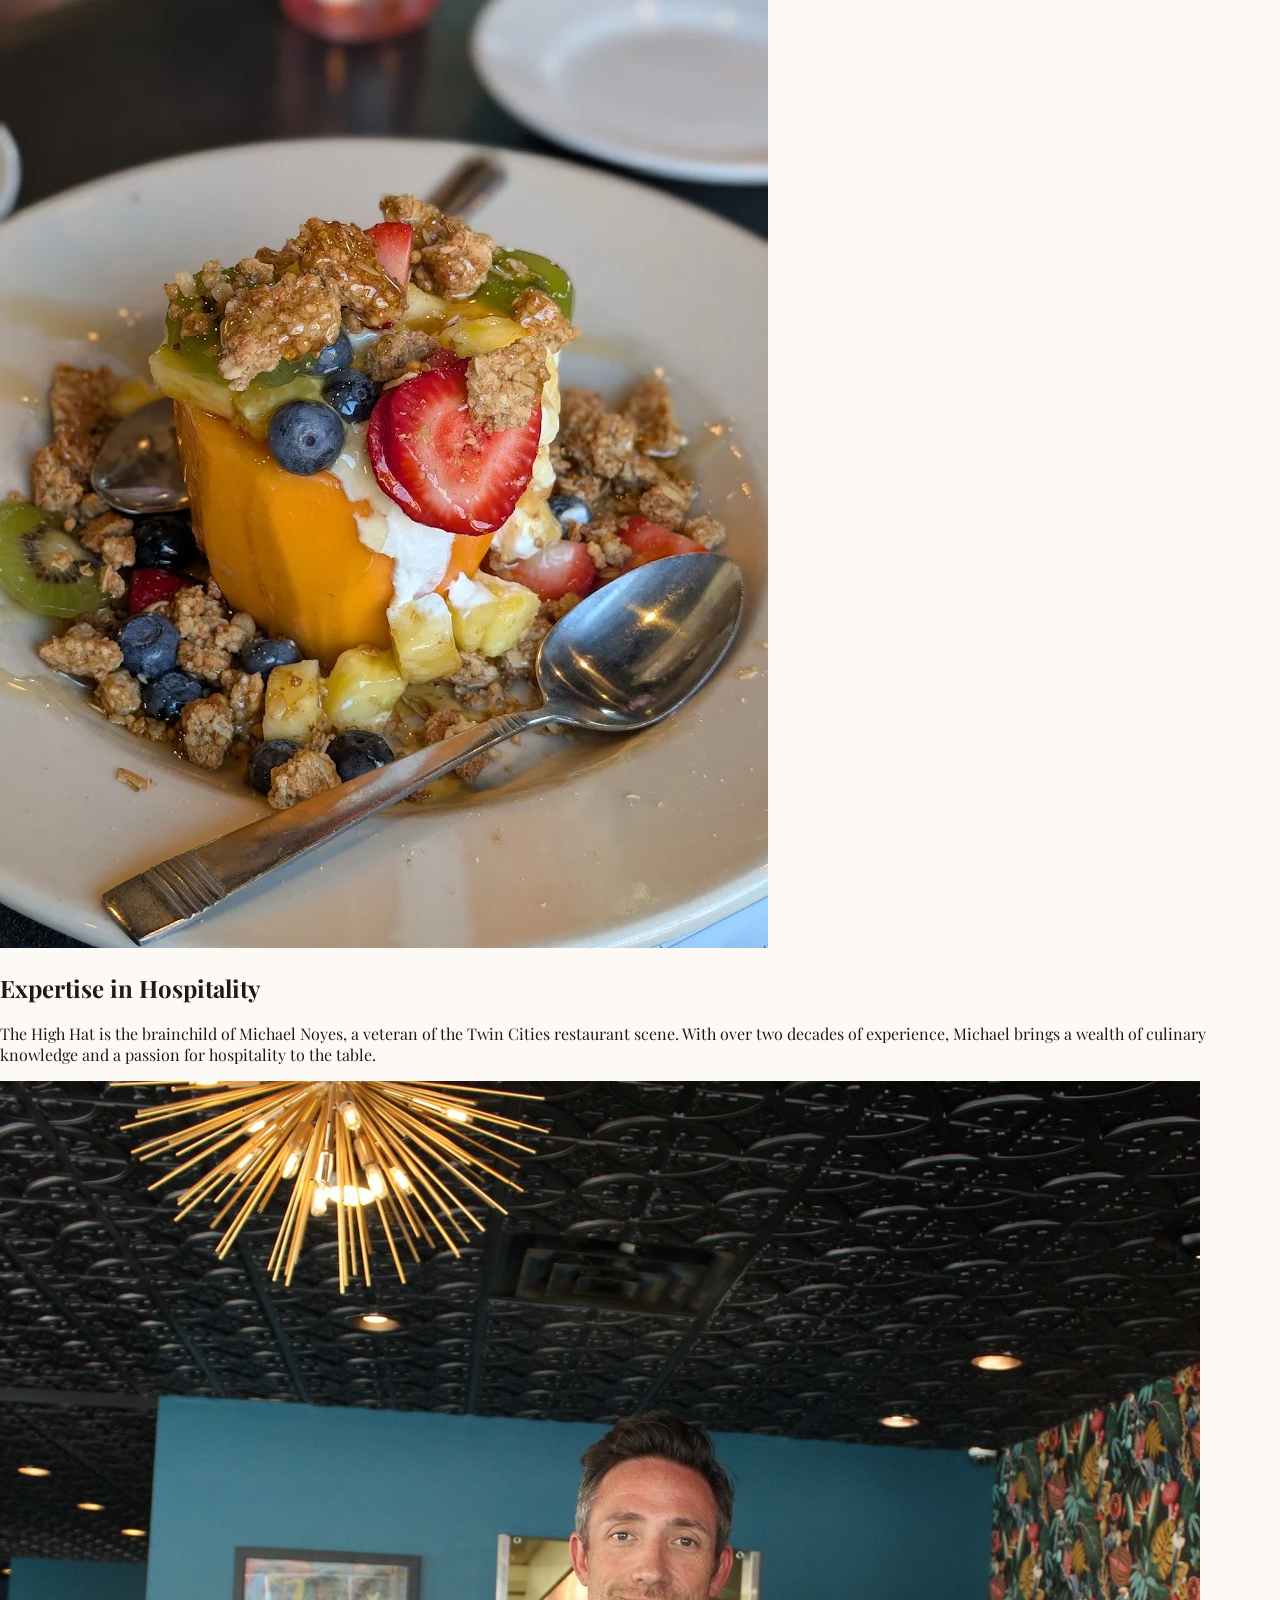
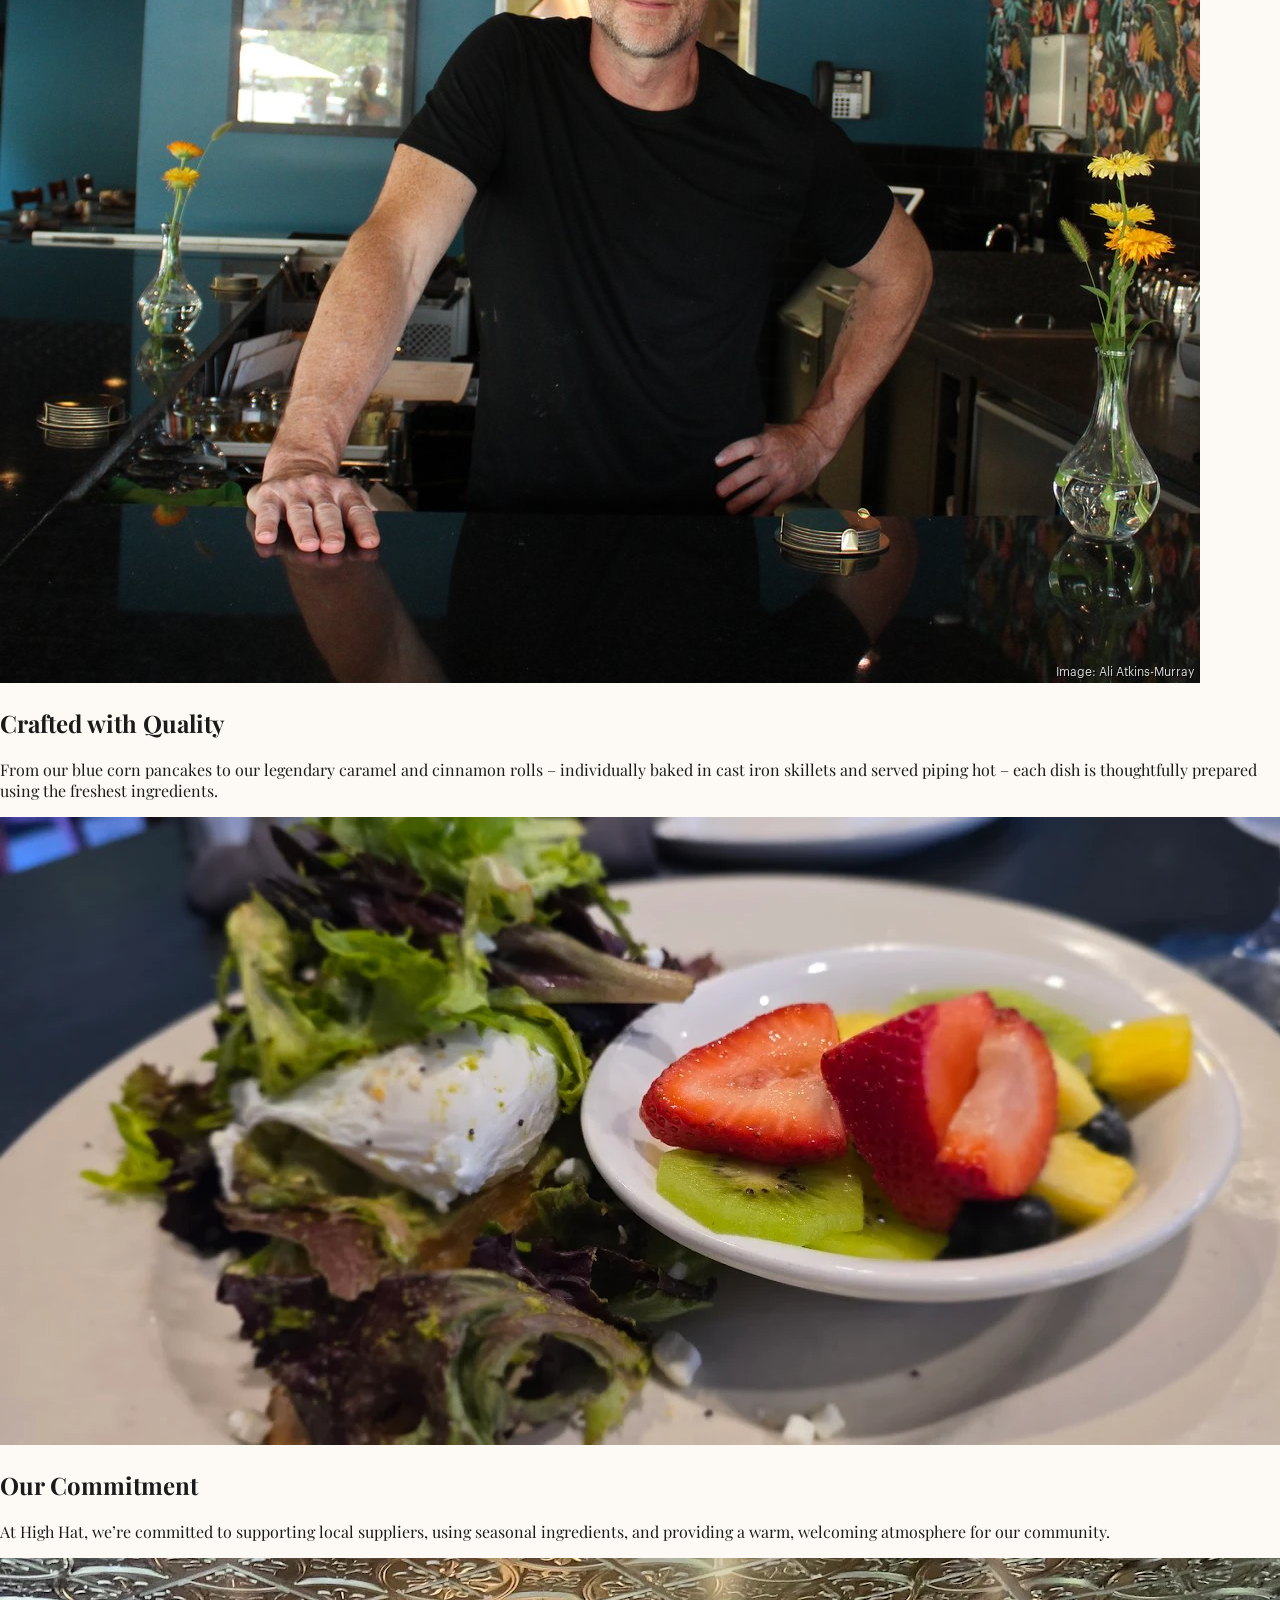
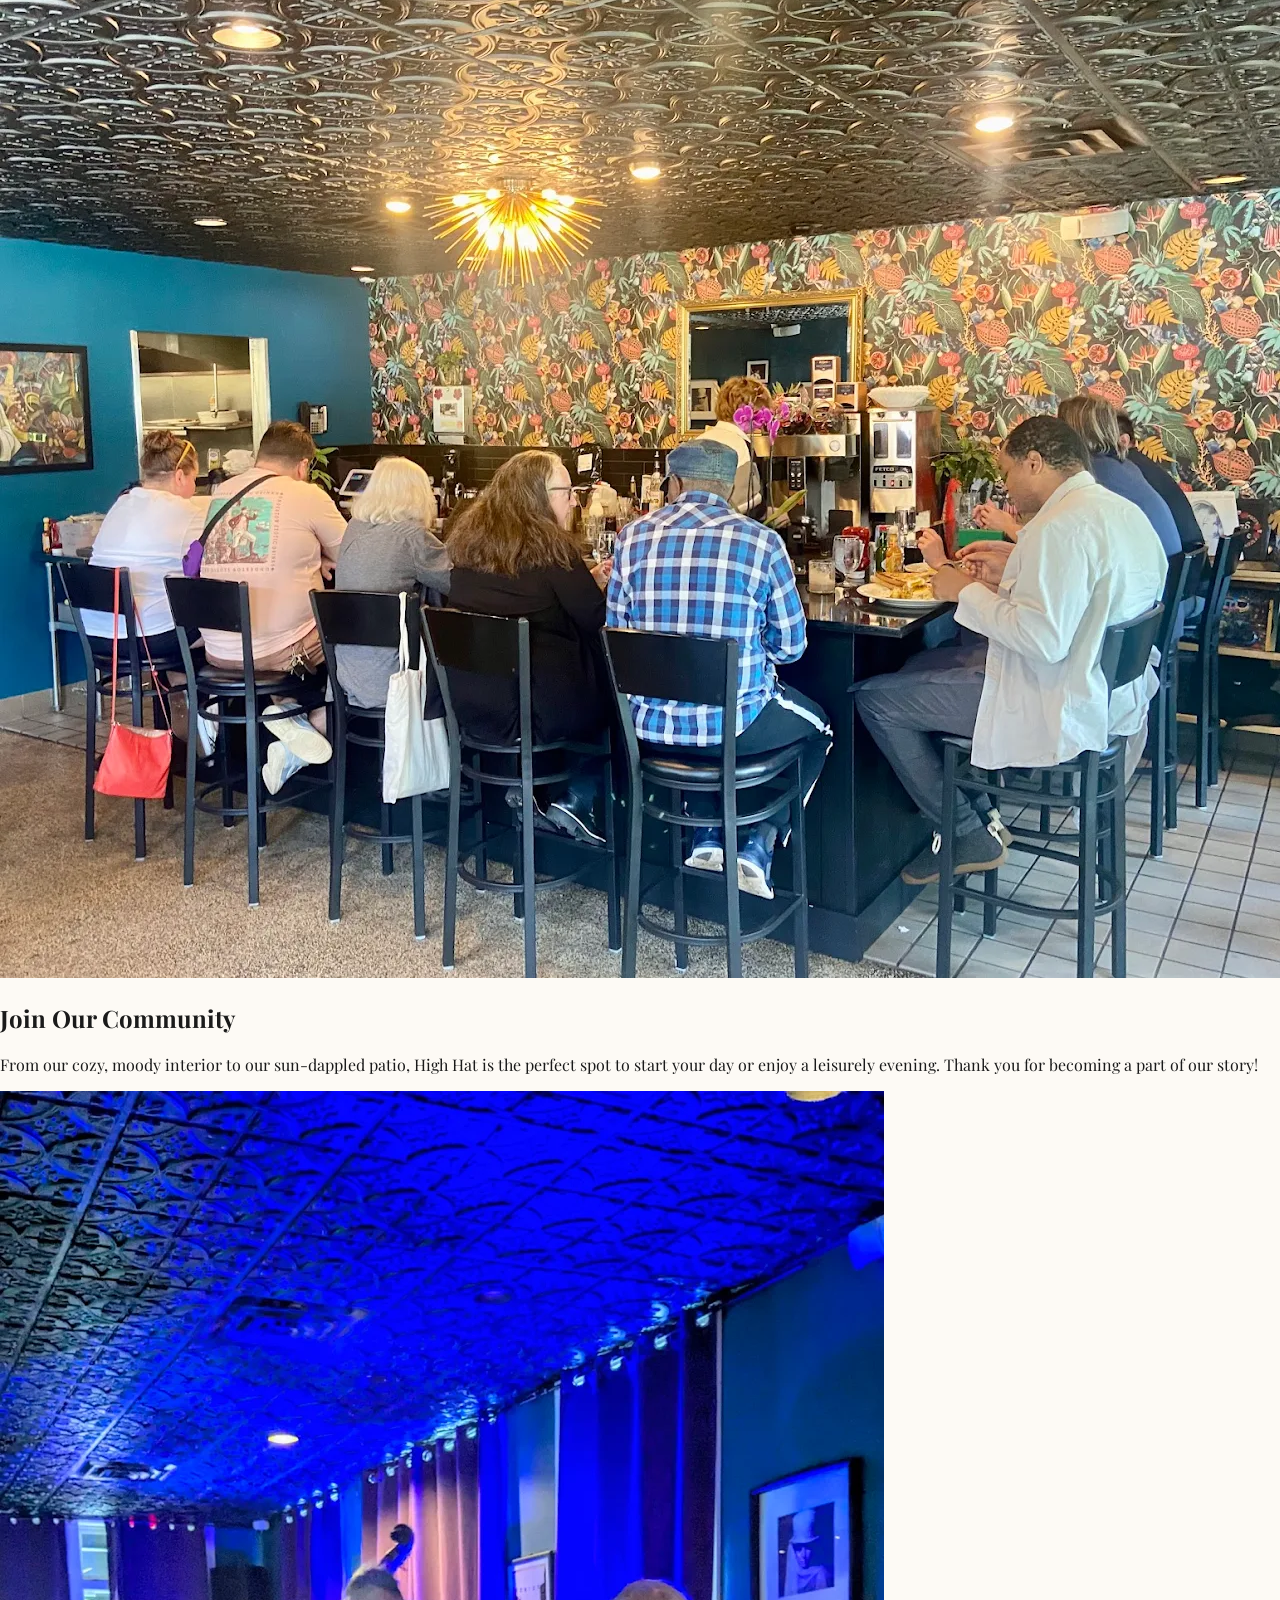
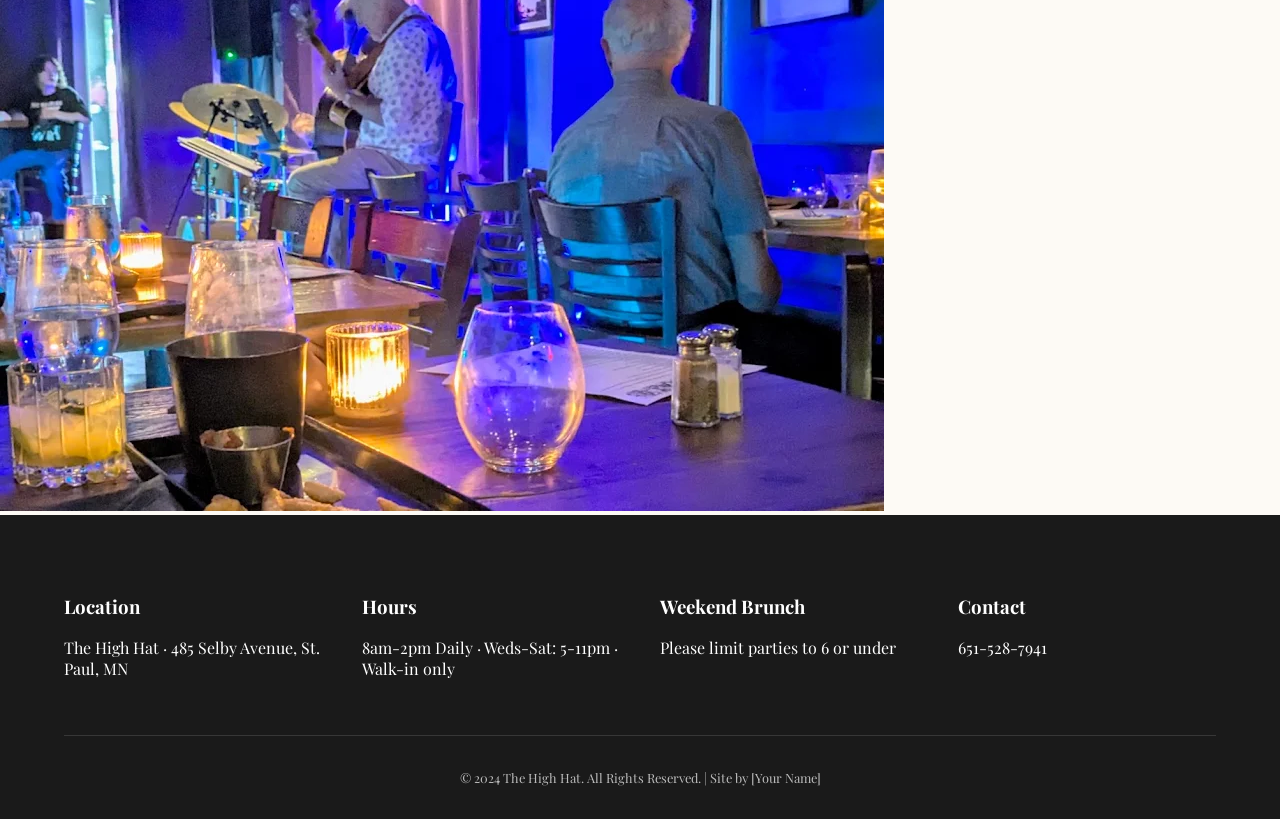
==== commit 1043402b: "Attempting to reverse unexpected changes to the About section." ====
--- a/about.html
+++ b/about.html
@@ -3,79 +3,99 @@
 <head>
     <meta charset="UTF-8">
     <meta name="viewport" content="width=device-width, initial-scale=1.0">
-    <title>The High Hat | St. Paul, MN</title>
+    <title>Menus | The High Hat St. Paul</title>
     <link href="https://fonts.googleapis.com/css2?family=Playfair+Display:wght@700&family=Raleway:wght@400;600&display=swap" rel="stylesheet">
     <link rel="stylesheet" href="style.css">
     <style>
-        /* Header / Nav Adjustments */
-        nav {
+        .menu-grid {
+            display: grid;
+            grid-template-columns: repeat(auto-fit, minmax(200px, 1fr));
+            gap: 20px;
+            padding: 40px 5%;
+        }
+        .menu-card {
+            background: var(--white);
+            border: 1px solid #ddd;
+            padding: 30px;
+            text-align: center;
+            text-decoration: none;
+            color: var(--charcoal);
+            transition: 0.3s;
+            border-radius: 4px;
+        }
+        .menu-card:hover {
+            border-color: var(--gold);
+            transform: translateY(-5px);
+            box-shadow: var(--shadow);
+        }
+        .menu-card h3 {
+            margin: 0;
+            text-transform: uppercase;
+            letter-spacing: 1px;
+            font-size: 1rem;
+        }
+        .menu-content-section {
+            padding: 60px 10%;
+            max-width: 1000px;
+            margin: auto;
+            scroll-margin-top: 100px; /* Offset for sticky nav */
+        }
+        .menu-category-title {
+            text-align: center;
+            border-bottom: 2px solid var(--gold);
+            margin: 40px 0 20px;
+            padding-bottom: 10px;
+            text-transform: uppercase;
+            letter-spacing: 2px;
+            color: var(--charcoal);
+        }
+        .sub-category {
+            font-family: 'Playfair Display', serif;
+            font-size: 1.5rem;
+            margin: 30px 0 15px;
+            color: var(--gold);
+            text-align: center;
+        }
+        .menu-item {
             display: flex;
             justify-content: space-between;
-            align-items: center;
-            padding: 10px 5%;
-            background-color: white;
-            border-bottom: 1px solid #eee;
+            align-items: baseline;
+            margin-bottom: 5px;
         }
-
-        .logo-container {
+        .item-name {
+            font-weight: 600;
+            font-family: 'Playfair Display', serif;
+            font-size: 1.1rem;
+        }
+        .item-dots {
             flex: 1;
+            border-bottom: 1px dotted #ccc;
+            margin: 0 10px;
         }
-
-        .logo-img {
-            height: 60px; /* Adjust this to make the logo larger or smaller in the bar */
-            width: auto;
+        .item-price { font-weight: 600; }
+        .item-description {
+            font-size: 0.9rem;
+            font-style: italic;
+            margin-bottom: 20px;
+            opacity: 0.8;
             display: block;
         }
-
-        .nav-links {
-            flex: 2;
-            display: flex;
-            justify-content: center;
-            gap: 30px;
-            list-style: none;
+        .surcharge-note {
+            background: #eee;
+            padding: 20px;
+            text-align: center;
+            font-size: 0.85rem;
+            margin-top: 40px;
+            border-radius: 4px;
         }
-
-        .nav-socials {
-            flex: 1;
-            display: flex;
-            justify-content: flex-end;
-        }
-
-        /* Hero Section - Now clean and focused on the buttons */
-        .hero-section {
-            height: 60vh;
-            background: #1a1a1a; /* Dark sophisticated background */
-            display: flex;
-            flex-direction: column;
-            justify-content: center;
-            align-items: center;
-            color: white;
+        .back-to-top {
+            display: block;
             text-align: center;
-        }
-
-        .hero-buttons {
-            display: flex;
-            gap: 20px;
-            margin-top: 30px;
-        }
-
-        .btn-main {
-            padding: 15px 30px;
+            margin-top: 20px;
+            font-size: 0.8rem;
             text-decoration: none;
-            font-weight: 600;
+            color: var(--gold);
             text-transform: uppercase;
-            letter-spacing: 1px;
-            border-radius: 4px;
-            transition: 0.3s;
-        }
-
-        .btn-gold { background: var(--gold); color: white; }
-        .btn-outline { border: 2px solid white; color: white; }
-        .btn-main:hover { transform: translateY(-3px); opacity: 0.9; }
-
-        @media (max-width: 768px) {
-            nav { flex-direction: column; gap: 15px; }
-            .logo-img { height: 50px; }
         }
     </style>
 </head>
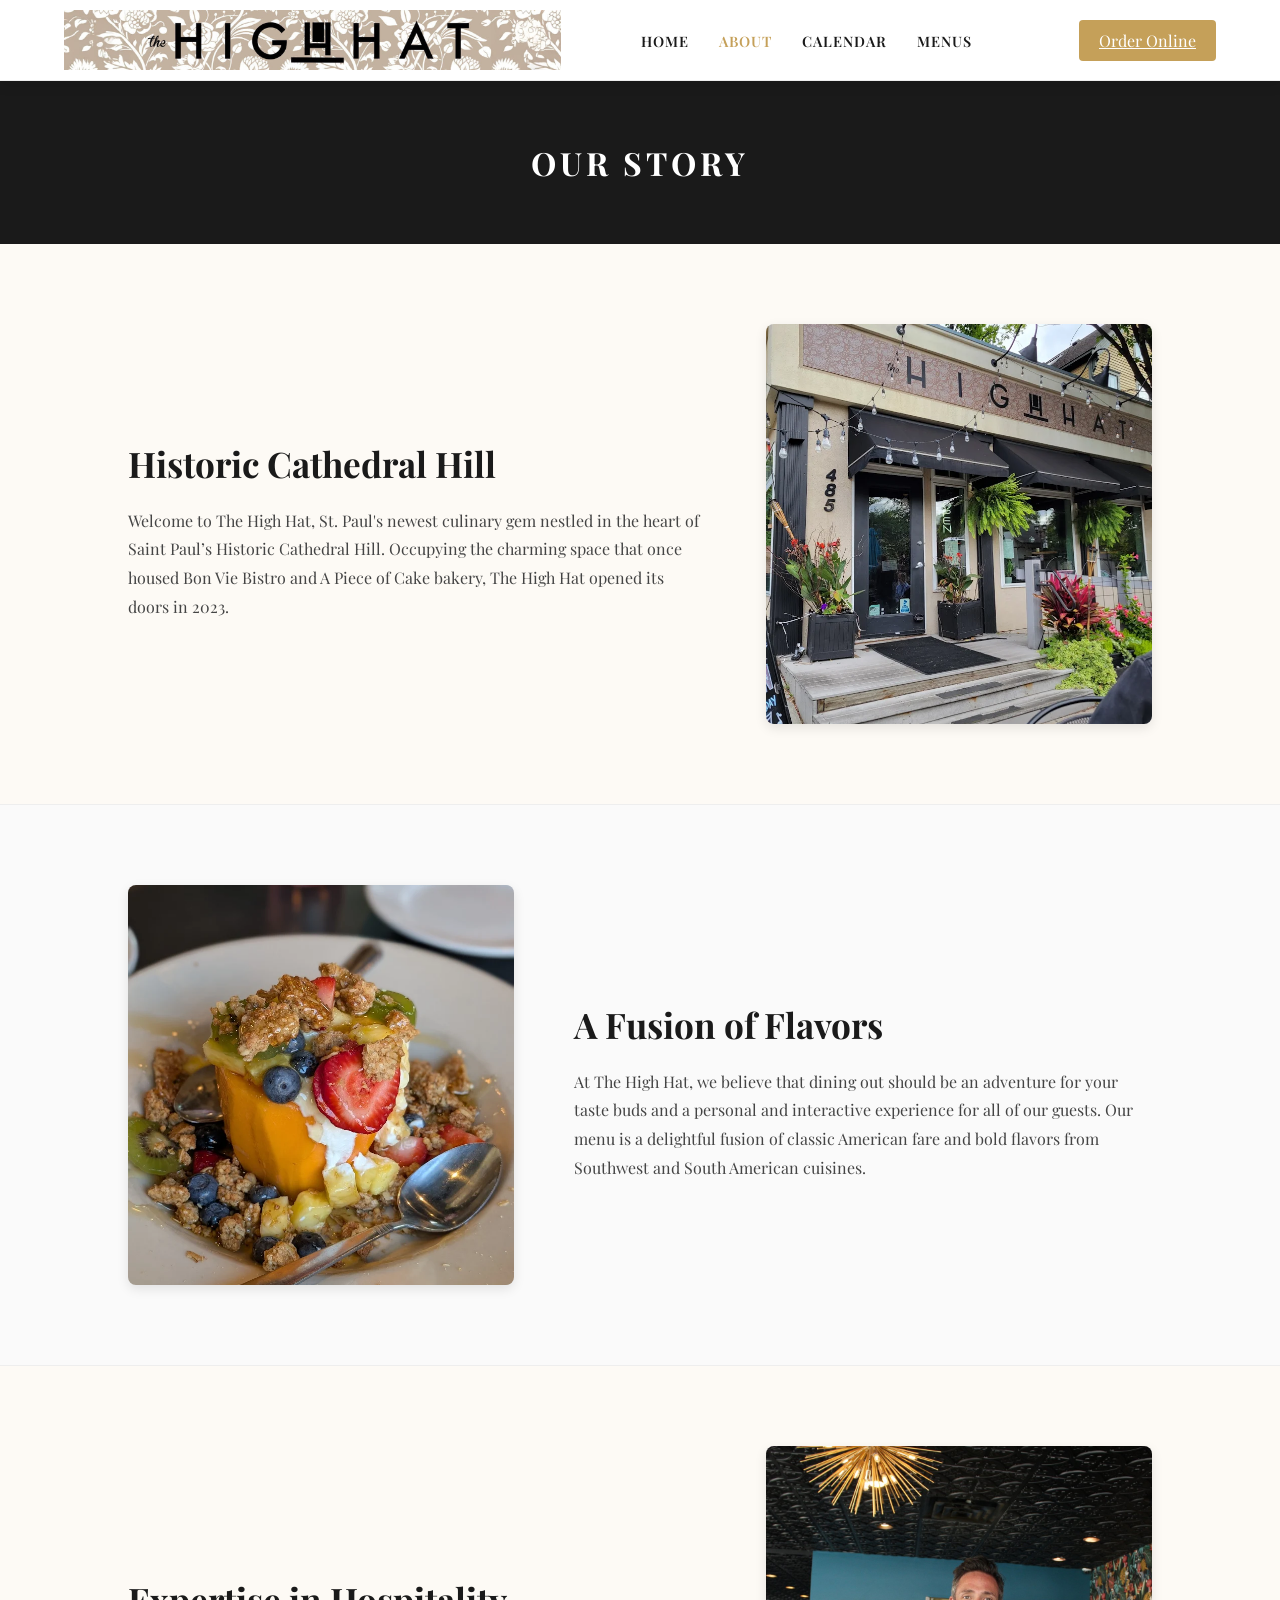
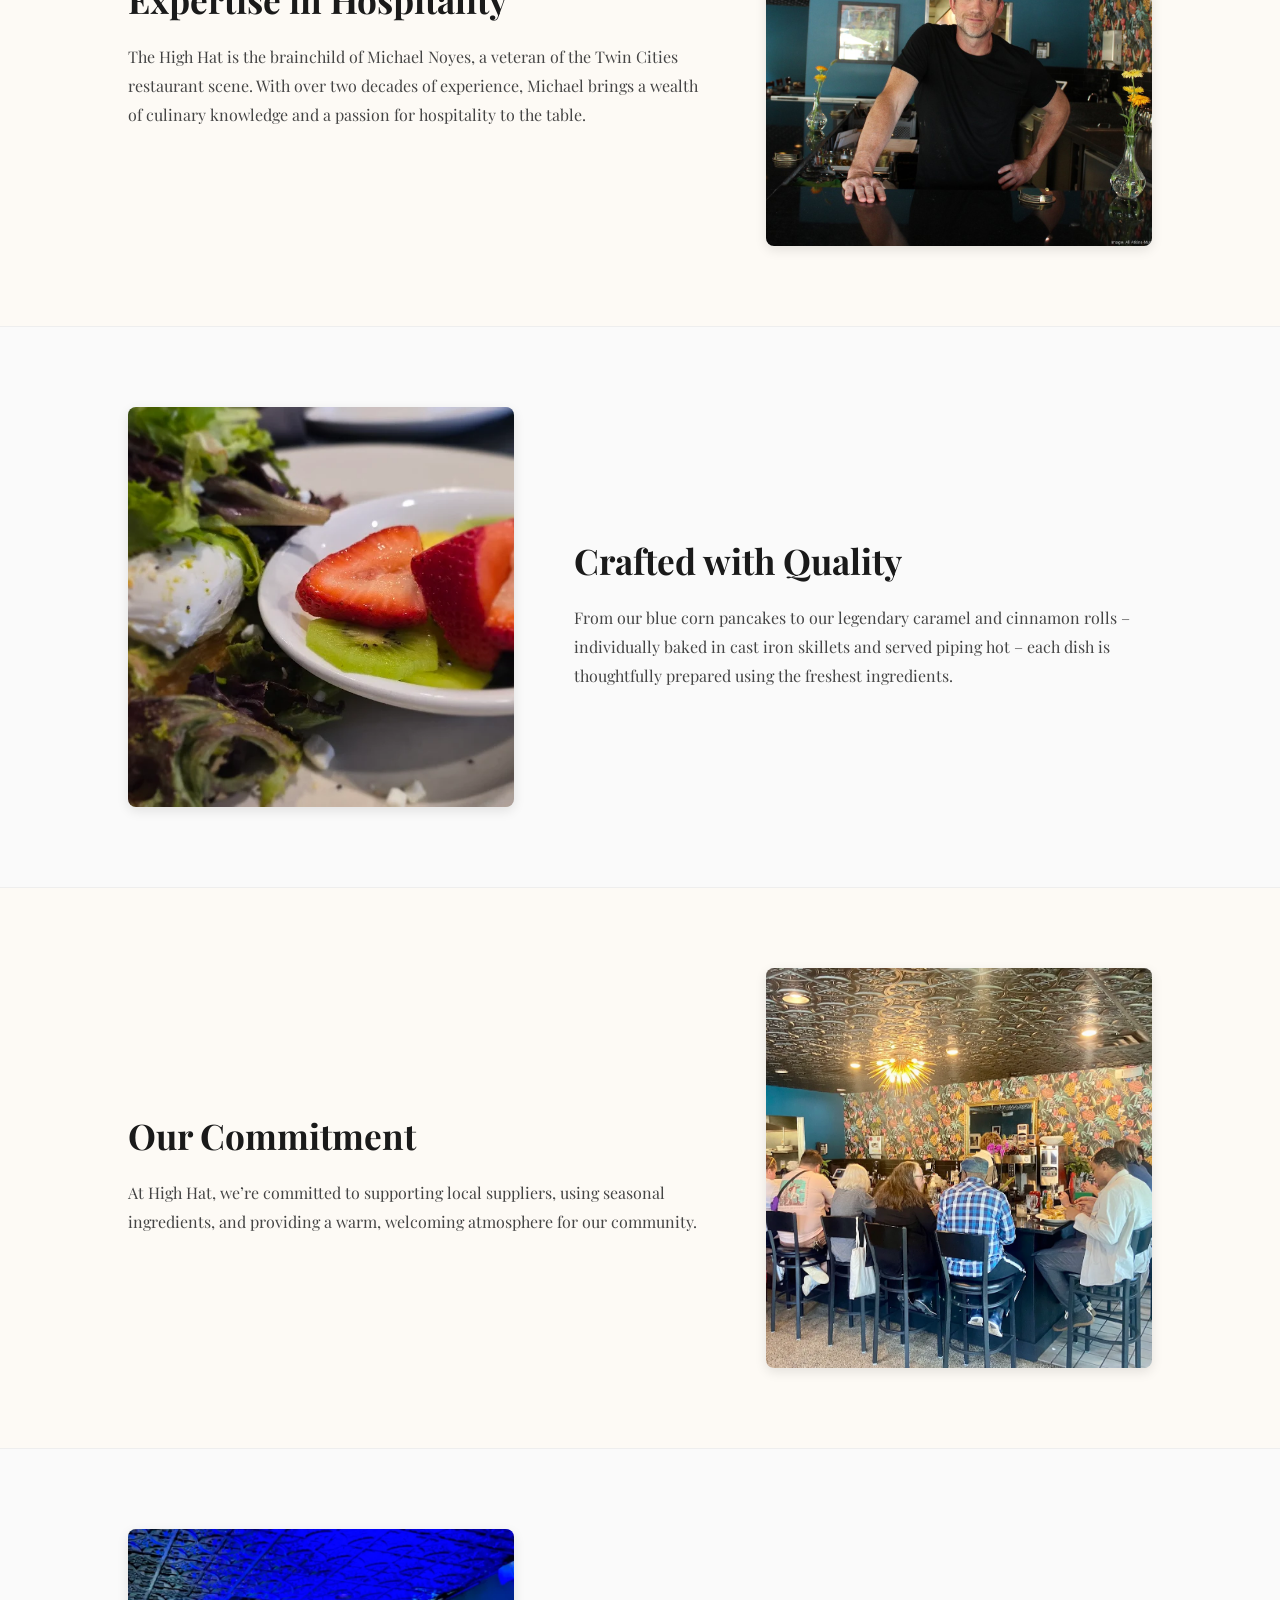
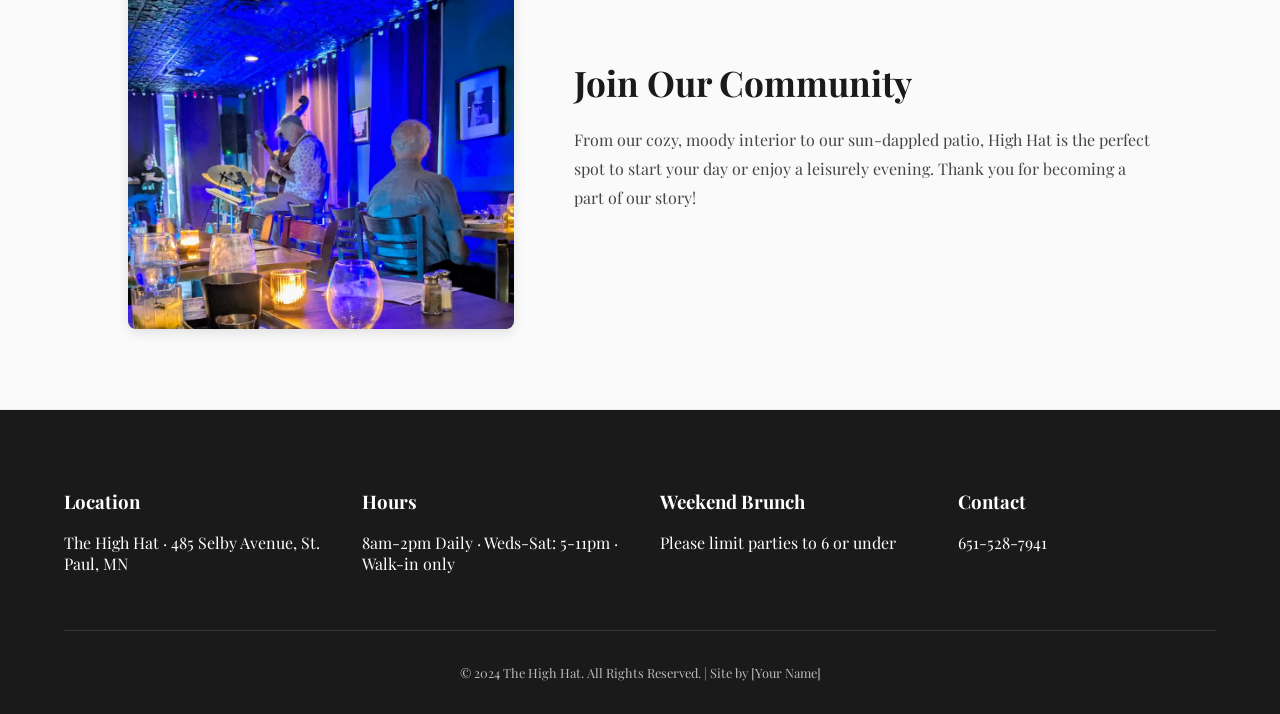
==== commit 97ad66fb: "Attempting to reverse unexpected changes to the About section." ====
--- a/about.html
+++ b/about.html
@@ -3,106 +3,93 @@
 <head>
     <meta charset="UTF-8">
     <meta name="viewport" content="width=device-width, initial-scale=1.0">
-    <title>Menus | The High Hat St. Paul</title>
+    <title>About | The High Hat St. Paul</title>
     <link href="https://fonts.googleapis.com/css2?family=Playfair+Display:wght@700&family=Raleway:wght@400;600&display=swap" rel="stylesheet">
     <link rel="stylesheet" href="style.css">
     <style>
-        .menu-grid {
-            display: grid;
-            grid-template-columns: repeat(auto-fit, minmax(200px, 1fr));
-            gap: 20px;
-            padding: 40px 5%;
+        /* Header / Nav Adjustments - Matches Home Page */
+        nav {
+            display: flex;
+            justify-content: space-between;
+            align-items: center;
+            padding: 10px 5%;
+            background-color: white;
+            border-bottom: 1px solid #eee;
         }
-        .menu-card {
-            background: var(--white);
-            border: 1px solid #ddd;
-            padding: 30px;
-            text-align: center;
-            text-decoration: none;
-            color: var(--charcoal);
-            transition: 0.3s;
-            border-radius: 4px;
+
+        .logo-container { flex: 1; }
+
+        .logo-img {
+            height: 60px;
+            width: auto;
+            display: block;
         }
-        .menu-card:hover {
-            border-color: var(--gold);
-            transform: translateY(-5px);
-            box-shadow: var(--shadow);
+
+        .nav-links {
+            flex: 2;
+            display: flex;
+            justify-content: center;
+            gap: 30px;
+            list-style: none;
         }
-        .menu-card h3 {
-            margin: 0;
-            text-transform: uppercase;
-            letter-spacing: 1px;
-            font-size: 1rem;
+
+        .nav-socials {
+            flex: 1;
+            display: flex;
+            justify-content: flex-end;
         }
-        .menu-content-section {
-            padding: 60px 10%;
-            max-width: 1000px;
-            margin: auto;
-            scroll-margin-top: 100px; /* Offset for sticky nav */
+
+        /* About Section Layout */
+        .about-section {
+            padding: 80px 10%;
+            display: flex;
+            align-items: center;
+            gap: 60px;
+            border-bottom: 1px solid #eee;
         }
-        .menu-category-title {
-            text-align: center;
-            border-bottom: 2px solid var(--gold);
-            margin: 40px 0 20px;
-            padding-bottom: 10px;
-            text-transform: uppercase;
-            letter-spacing: 2px;
+        .about-section:nth-child(even) {
+            flex-direction: row-reverse;
+            background-color: #fafafa;
+        }
+        .about-text { flex: 1.2; }
+        .about-text h2 {
+            font-family: 'Playfair Display', serif;
+            font-size: 2.2rem;
+            margin-bottom: 20px;
             color: var(--charcoal);
         }
-        .sub-category {
-            font-family: 'Playfair Display', serif;
-            font-size: 1.5rem;
-            margin: 30px 0 15px;
-            color: var(--gold);
-            text-align: center;
+        .about-text p { line-height: 1.8; color: #444; }
+
+        .about-image-container {
+            flex: 0.8;
+            height: 400px;
+            border-radius: 8px;
+            overflow: hidden;
+            box-shadow: var(--shadow);
+            background: #eee;
         }
-        .menu-item {
-            display: flex;
-            justify-content: space-between;
-            align-items: baseline;
-            margin-bottom: 5px;
-        }
-        .item-name {
-            font-weight: 600;
-            font-family: 'Playfair Display', serif;
-            font-size: 1.1rem;
-        }
-        .item-dots {
-            flex: 1;
-            border-bottom: 1px dotted #ccc;
-            margin: 0 10px;
-        }
-        .item-price { font-weight: 600; }
-        .item-description {
-            font-size: 0.9rem;
-            font-style: italic;
-            margin-bottom: 20px;
-            opacity: 0.8;
+        .about-image-container img {
+            width: 100%;
+            height: 100%;
+            object-fit: cover;
             display: block;
         }
-        .surcharge-note {
-            background: #eee;
-            padding: 20px;
-            text-align: center;
-            font-size: 0.85rem;
-            margin-top: 40px;
-            border-radius: 4px;
-        }
-        .back-to-top {
-            display: block;
-            text-align: center;
-            margin-top: 20px;
-            font-size: 0.8rem;
-            text-decoration: none;
-            color: var(--gold);
-            text-transform: uppercase;
+
+        @media (max-width: 992px) {
+            nav { flex-direction: column; gap: 15px; text-align: center; }
+            .about-section { flex-direction: column !important; text-align: center; padding: 60px 5%; }
+            .about-image-container { width: 100%; height: 300px; }
         }
     </style>
 </head>
 <body>
 
 <nav>
-    <div class="logo"><strong style="letter-spacing: 2px;">THE HIGH HAT</strong></div>
+    <div class="logo-container">
+        <a href="index.html">
+            <img src="assets/images/highhat-logo-1600.jpg" alt="The High Hat Logo" class="logo-img">
+        </a>
+    </div>
     <ul class="nav-links">
         <li><a href="index.html">Home</a></li>
         <li><a href="about.html" style="color: var(--gold);">About</a></li>
@@ -110,7 +97,7 @@
         <li><a href="menus.html">Menus</a></li>
     </ul>
     <div class="nav-socials">
-        <a href="https://thehighhatmn.square.site/" class="order-btn">Order Online</a>
+        <a href="https://the-high-hat.square.site/?owg-fulfillment=pickup&fulfillment=PICKUP&location=11ee9ab554c231b391283cecef6dbab4&location_id=LCAC9ADJ18G5F" class="order-btn">Order Online</a>
     </div>
 </nav>
 
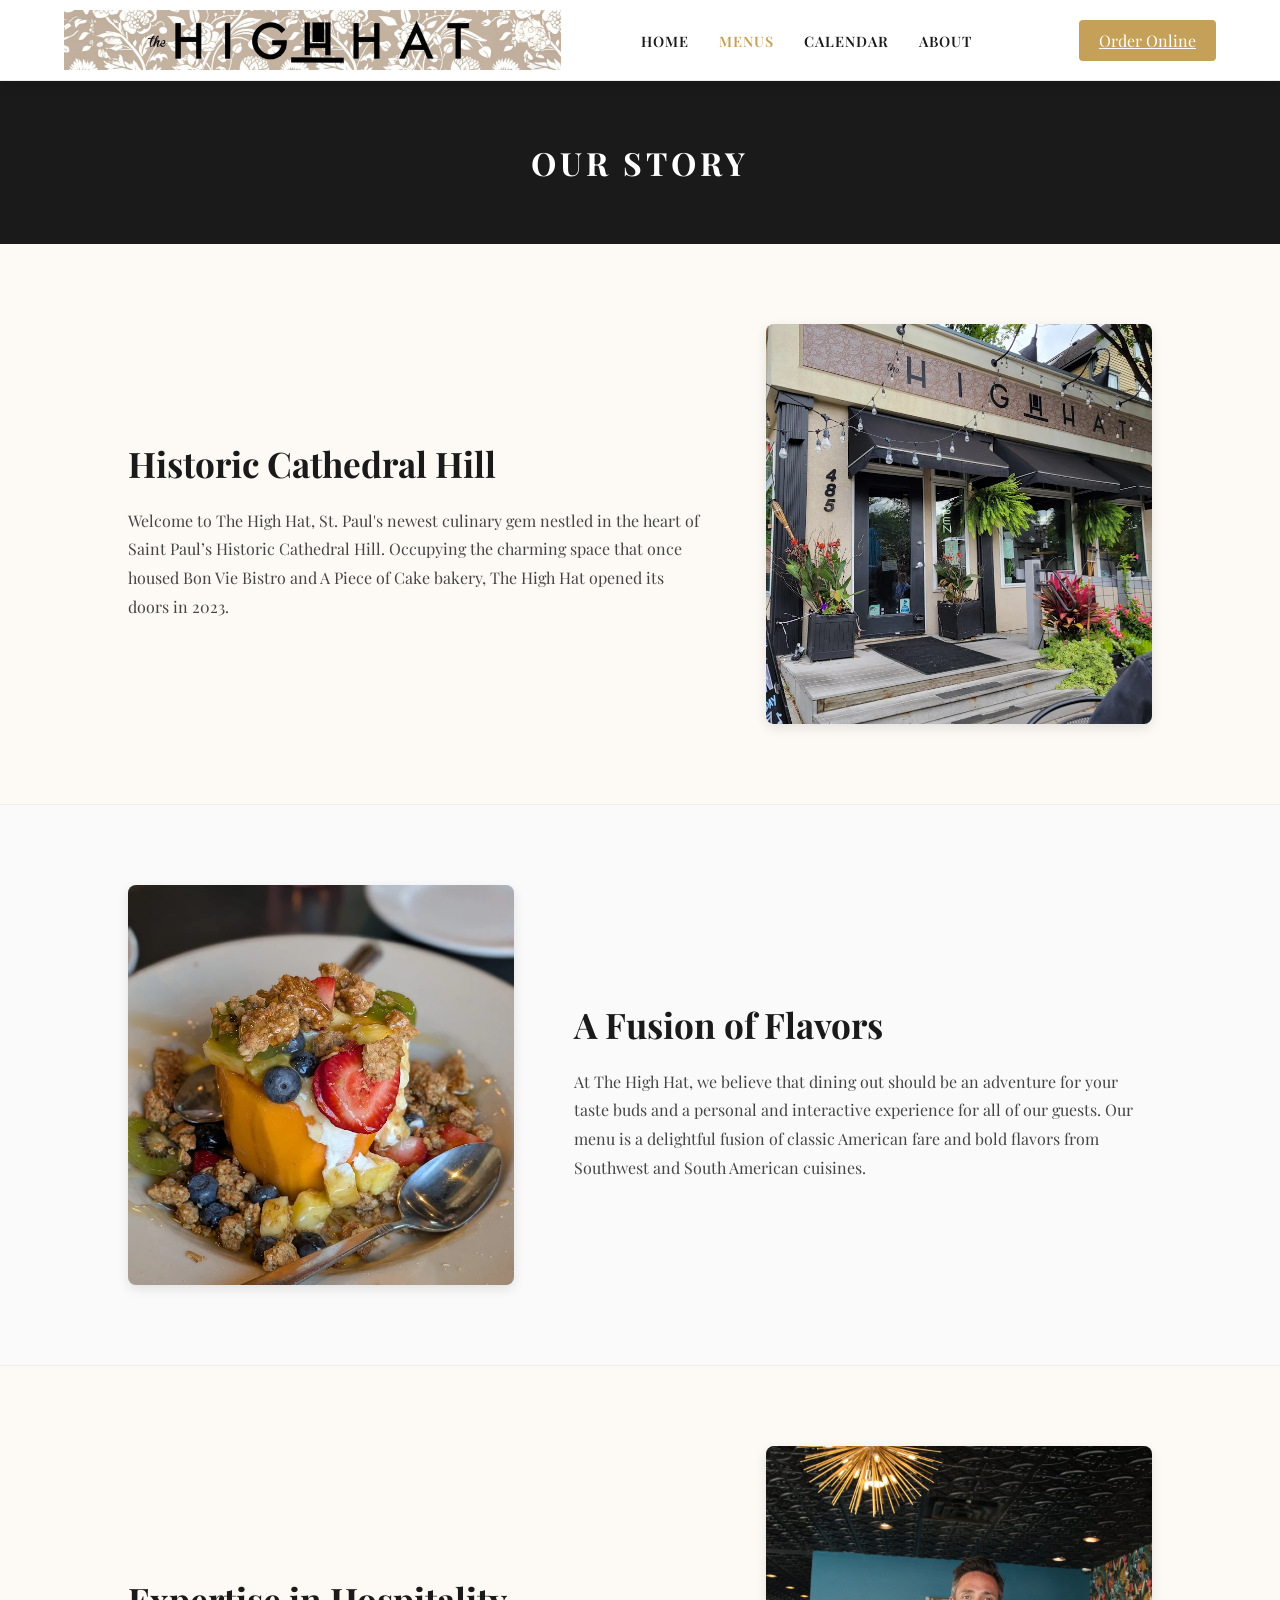
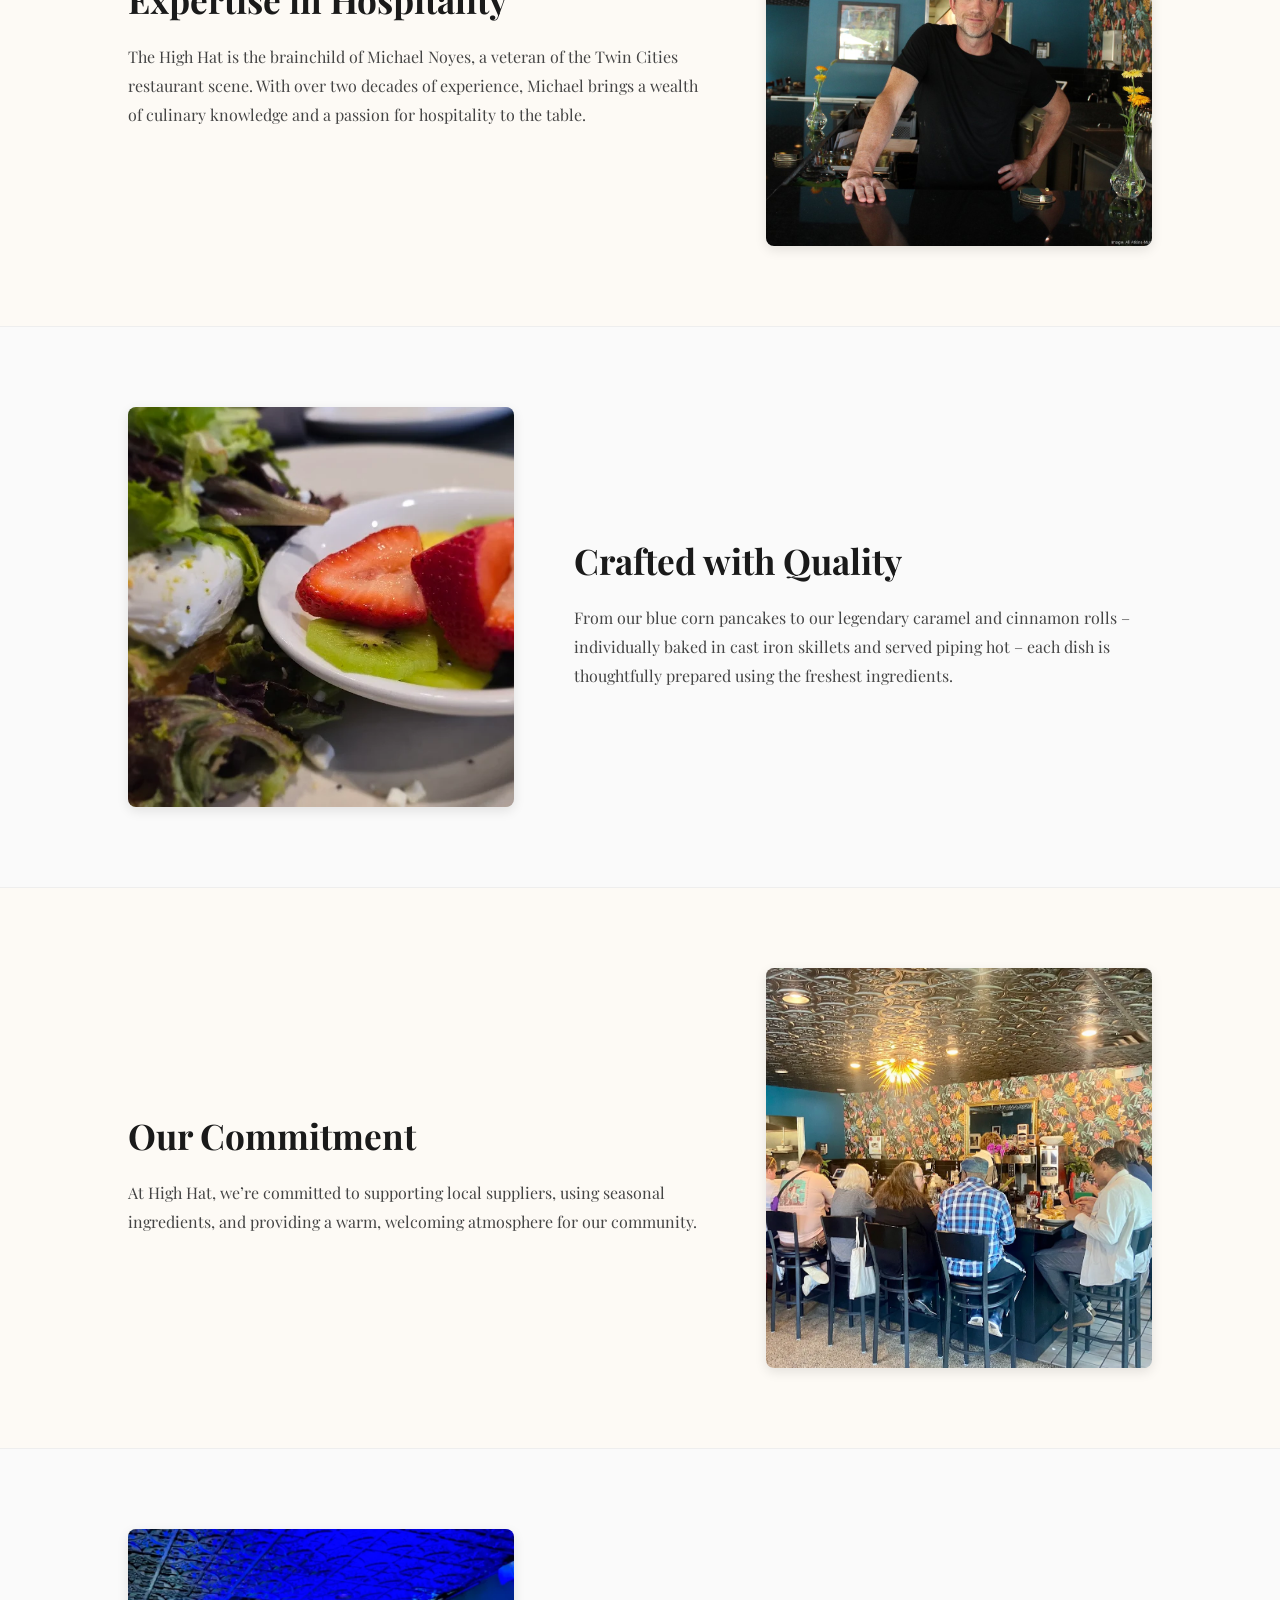
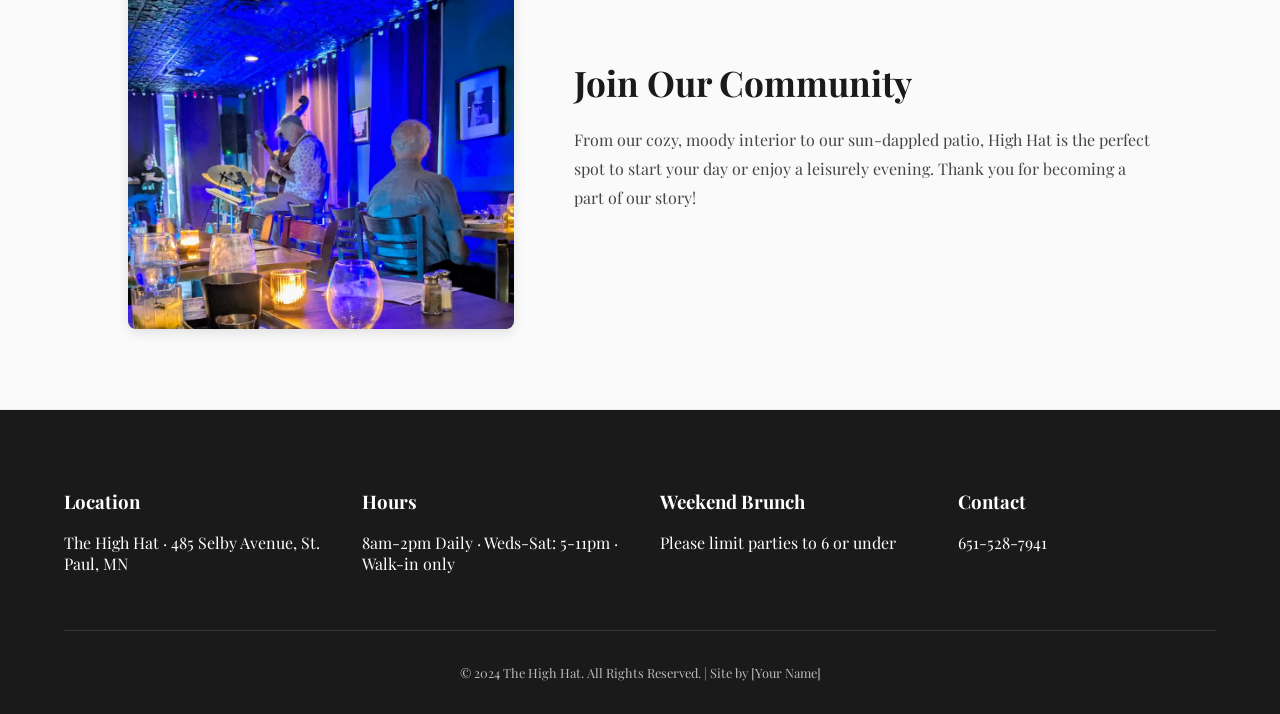
==== commit 92e9d395: "Changing header layout for all pages." ====
--- a/about.html
+++ b/about.html
@@ -92,9 +92,9 @@
     </div>
     <ul class="nav-links">
         <li><a href="index.html">Home</a></li>
-        <li><a href="about.html" style="color: var(--gold);">About</a></li>
+        <li><a href="menus.html" style="color: var(--gold);">Menus</a></li>
         <li><a href="calendar.html">Calendar</a></li>
-        <li><a href="menus.html">Menus</a></li>
+        <li><a href="about.html">About</a></li>
     </ul>
     <div class="nav-socials">
         <a href="https://the-high-hat.square.site/?owg-fulfillment=pickup&fulfillment=PICKUP&location=11ee9ab554c231b391283cecef6dbab4&location_id=LCAC9ADJ18G5F" class="order-btn">Order Online</a>
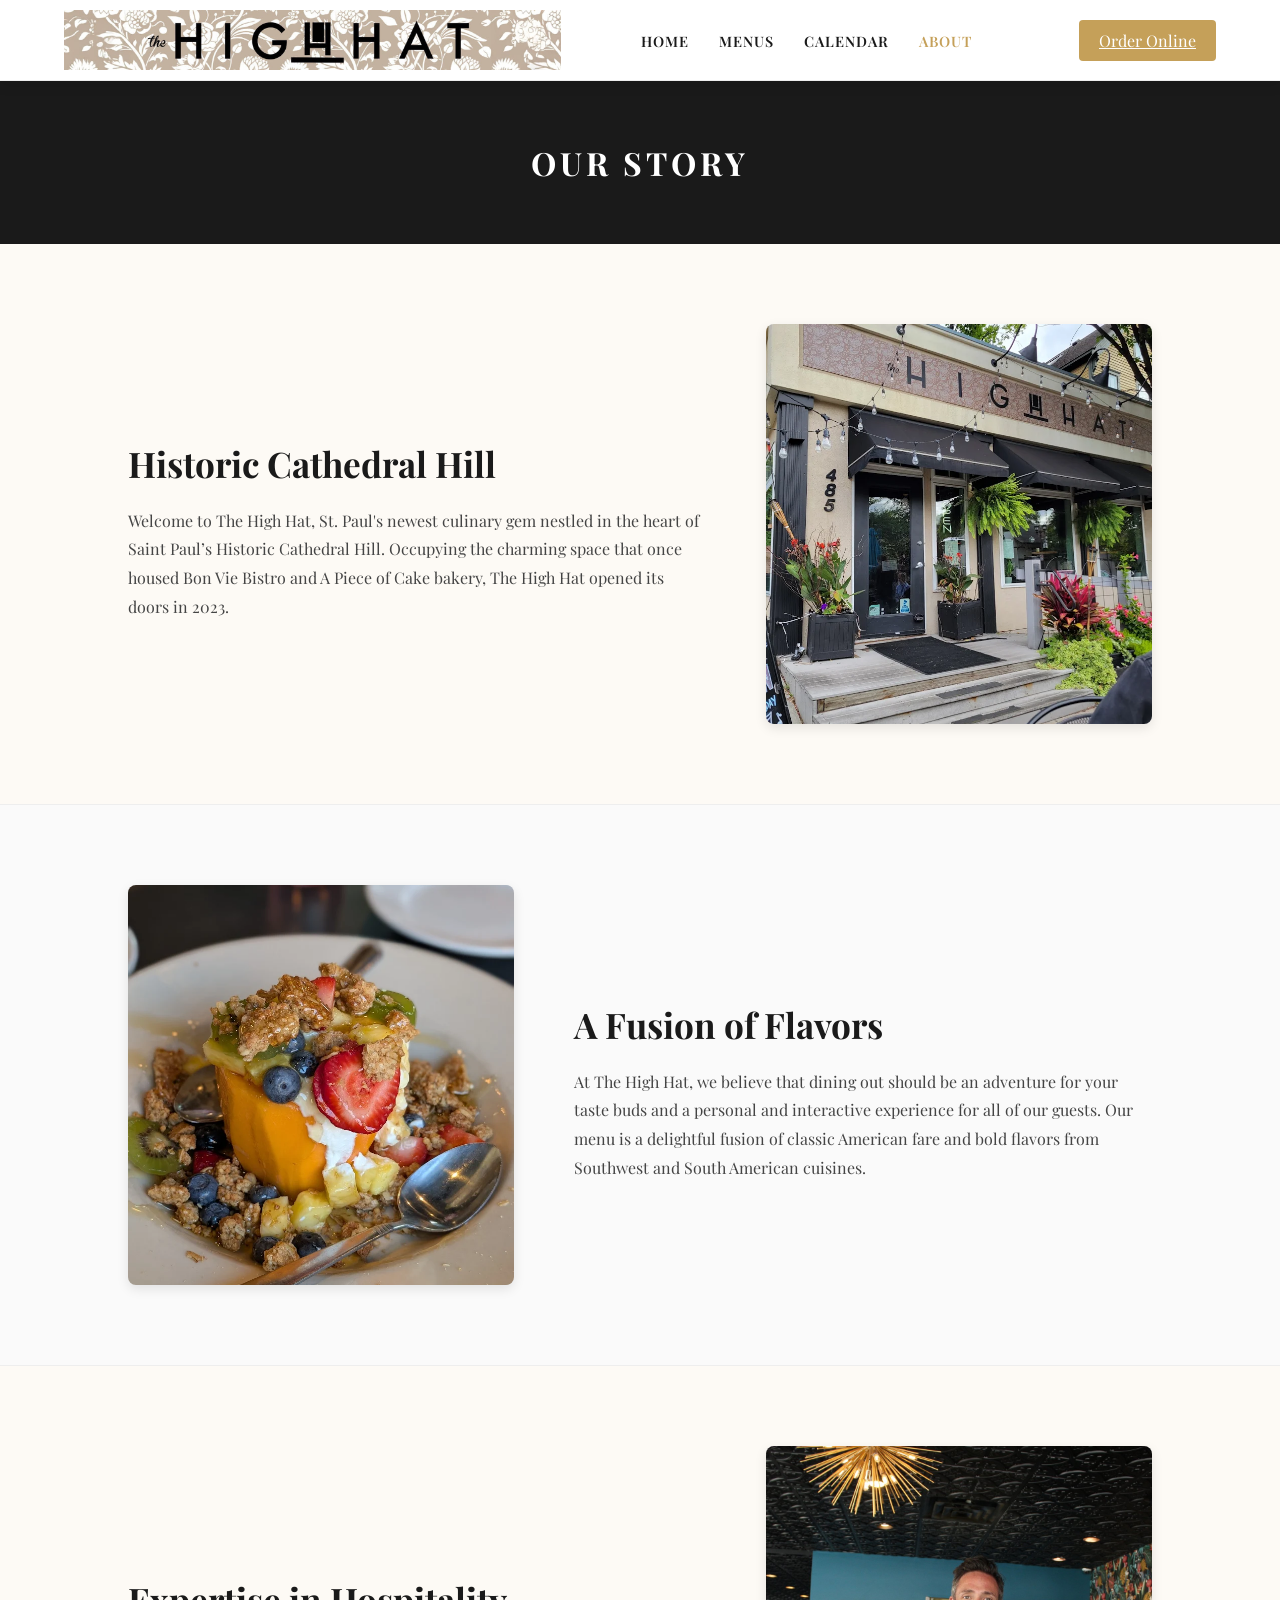
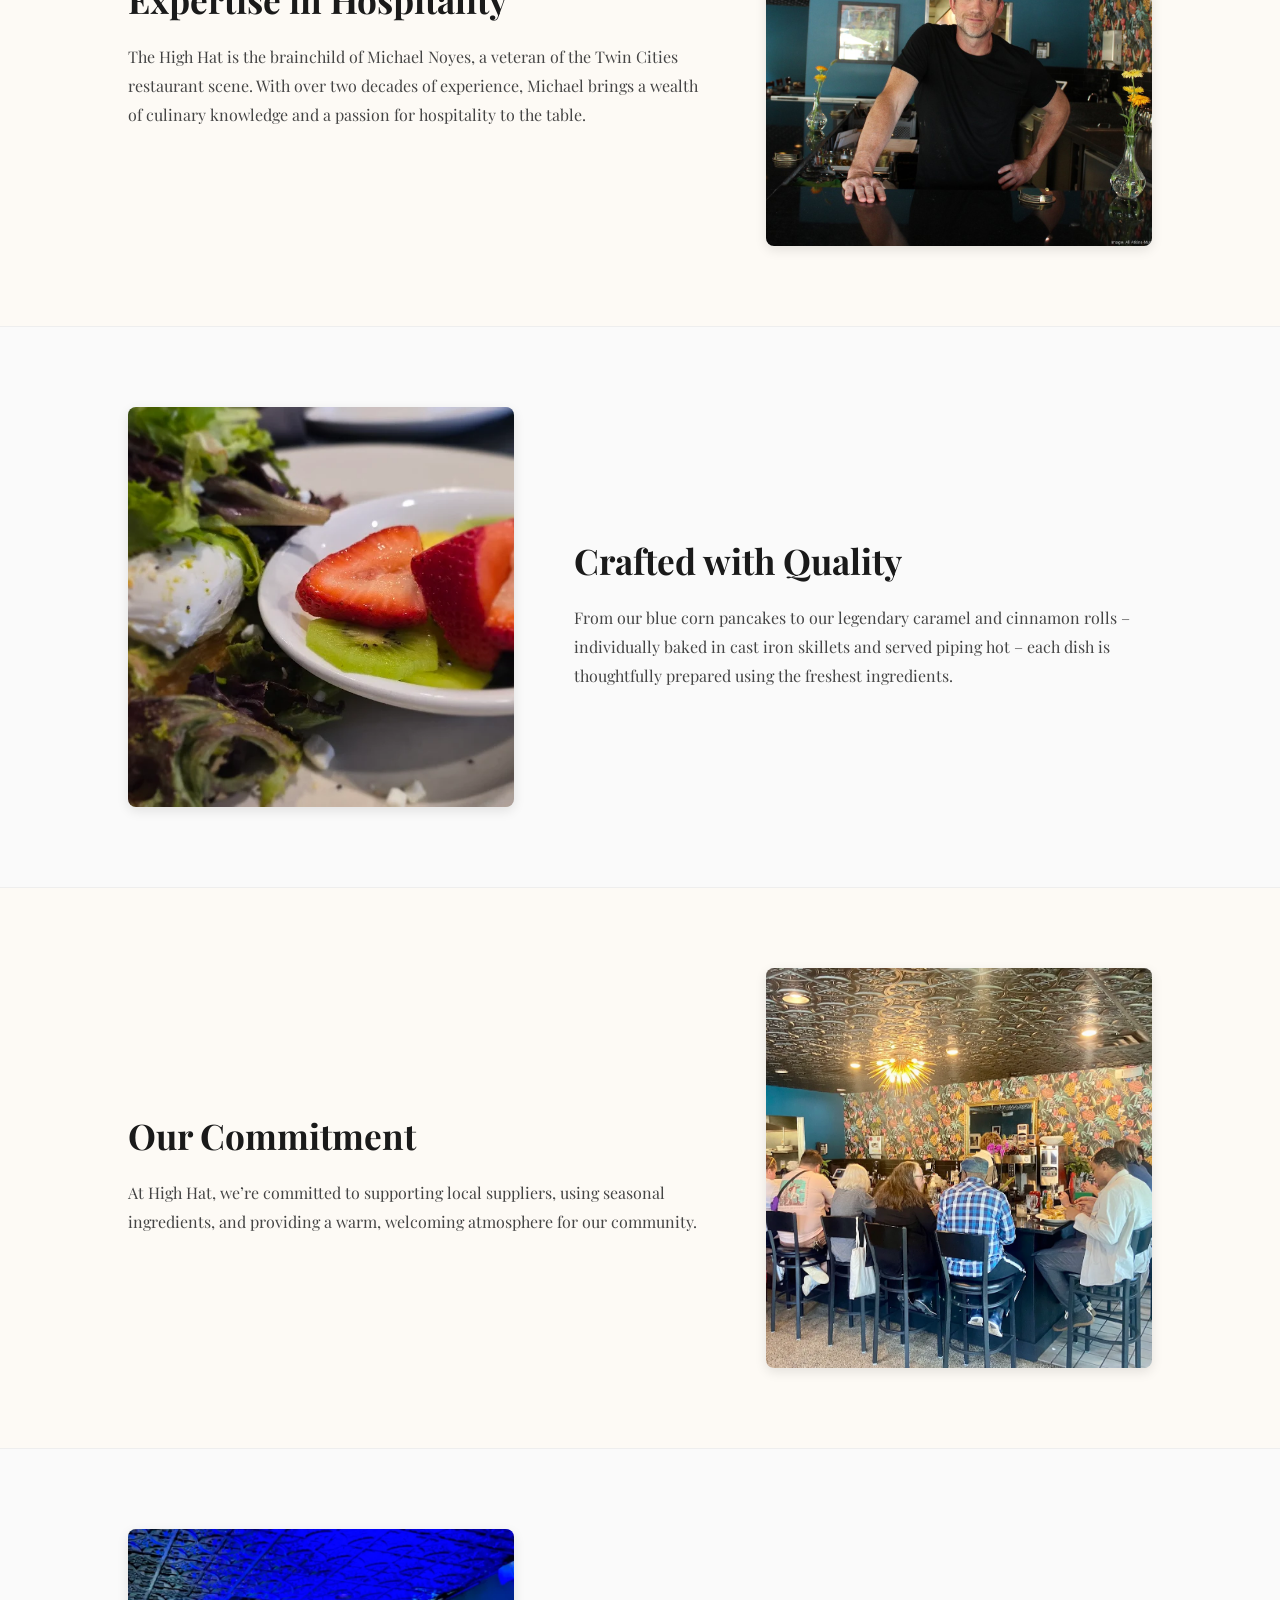
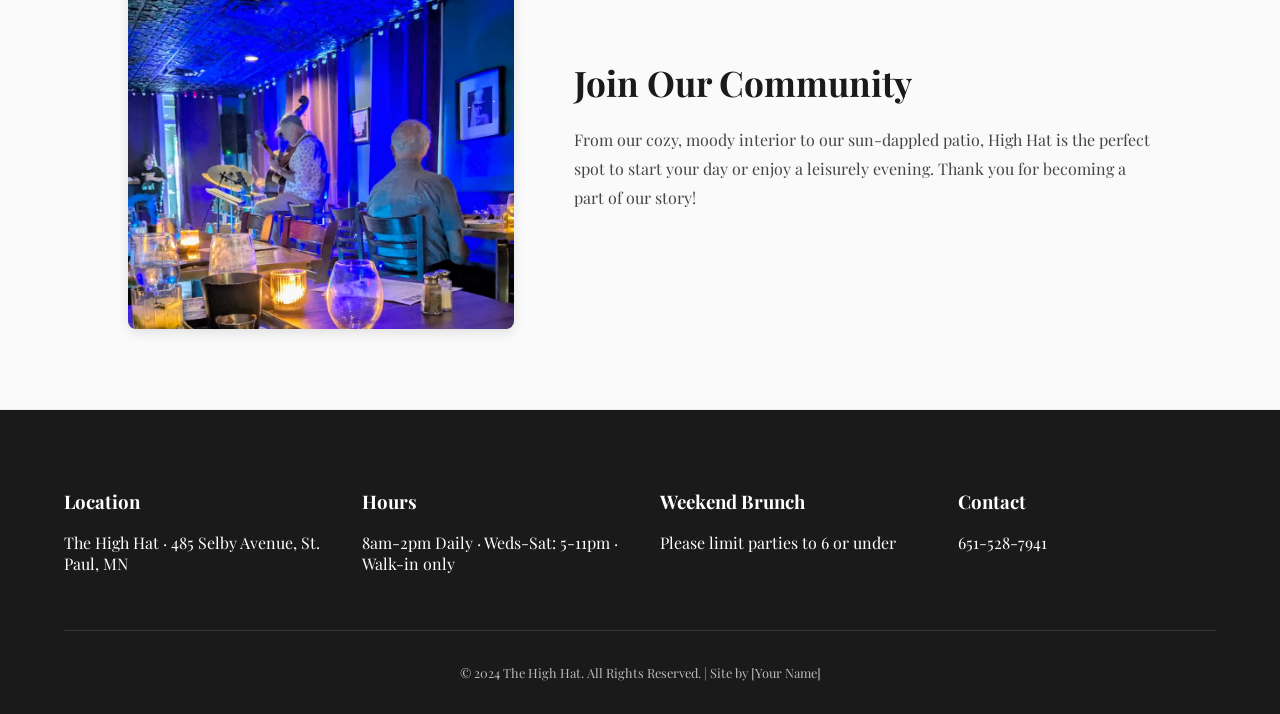
==== commit 8a826666: "Updated coloring for the header." ====
--- a/about.html
+++ b/about.html
@@ -92,9 +92,9 @@
     </div>
     <ul class="nav-links">
         <li><a href="index.html">Home</a></li>
-        <li><a href="menus.html" style="color: var(--gold);">Menus</a></li>
+        <li><a href="menus.html">Menus</a></li>
         <li><a href="calendar.html">Calendar</a></li>
-        <li><a href="about.html">About</a></li>
+        <li><a href="about.html" style="color: var(--gold);">About</a></li>
     </ul>
     <div class="nav-socials">
         <a href="https://the-high-hat.square.site/?owg-fulfillment=pickup&fulfillment=PICKUP&location=11ee9ab554c231b391283cecef6dbab4&location_id=LCAC9ADJ18G5F" class="order-btn">Order Online</a>
